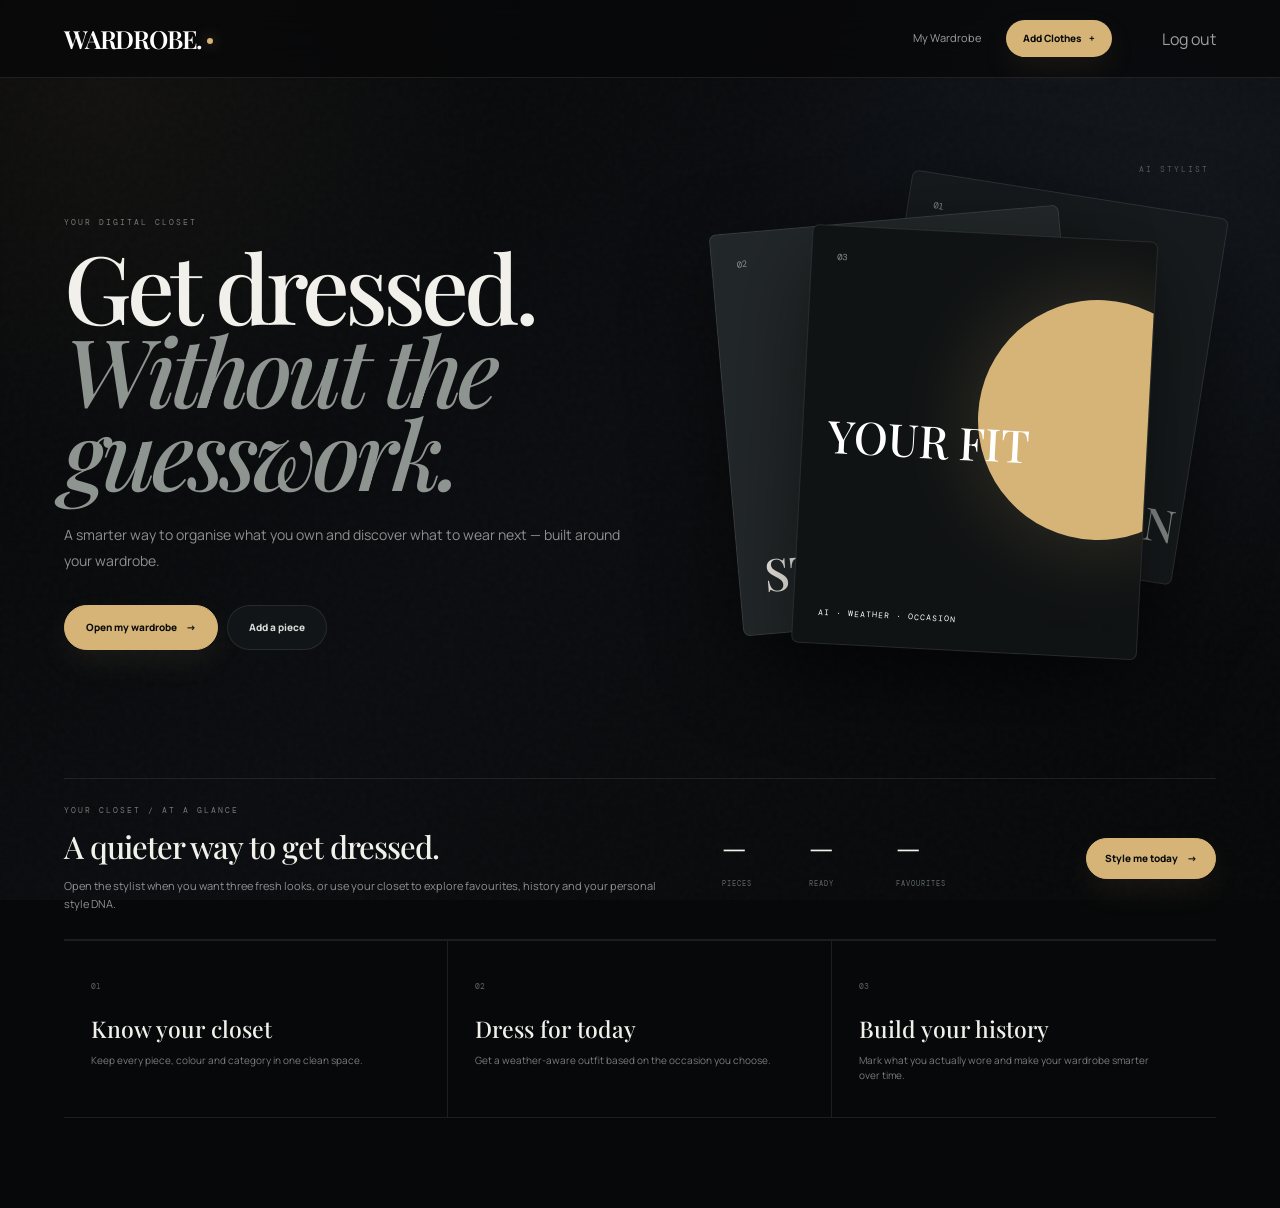
==== static/index.html @ e0f1b1a5 "WARDROBE multi-user password authentication" ====
<!DOCTYPE html>
<html lang="en">
<head>
    <meta charset="UTF-8">
    <meta name="viewport" content="width=device-width, initial-scale=1.0">
    <title>WARDROBE. · Your Personal Stylist</title>
    <link rel="stylesheet" href="/static/style.css">
</head>
<body class="home-page">
    <nav class="navbar">
        <a href="/" class="logo">WARDROBE.</a>
        <div class="nav-actions">
            <a href="/wardrobe" class="nav-link">My Wardrobe</a>
            <a href="/add" class="nav-cta">Add Clothes <span>+</span></a>
            <span id="navUserPhone" class="nav-user"></span>
            <button id="logoutButton" class="nav-link nav-logout">Log out</button>
        </div>
    </nav>

    <main class="home-main">
        <section class="hero-editorial">
            <div class="hero-copy">
                <p class="eyebrow">YOUR DIGITAL CLOSET</p>
                <h1>Get dressed.<br><em>Without the guesswork.</em></h1>
                <p class="hero-subtitle">A smarter way to organise what you own and discover what to wear next — built around your wardrobe.</p>
                <div class="hero-cta-group">
                    <a href="/wardrobe" class="primary-button hero-button">Open my wardrobe <span>→</span></a>
                    <a href="/add" class="secondary-button hero-button">Add a piece</a>
                </div>
            </div>
            <div class="hero-stack" aria-hidden="true">
                <div class="hero-card hero-card-back"><span>01</span><b>COLLECTION</b></div>
                <div class="hero-card hero-card-mid"><span>02</span><b>STYLE</b></div>
                <div class="hero-card hero-card-front"><span>03</span><b>YOUR FIT</b><small>AI · WEATHER · OCCASION</small></div>
            </div>
        </section>

        <section class="home-command">
            <div><p class="eyebrow">YOUR CLOSET / AT A GLANCE</p><h2>A quieter way to get dressed.</h2><p>Open the stylist when you want three fresh looks, or use your closet to explore favourites, history and your personal style DNA.</p></div>
            <div class="home-metrics"><div><strong id="homeTotal">—</strong><span>pieces</span></div><div><strong id="homeReady">—</strong><span>ready</span></div><div><strong id="homeFav">—</strong><span>favourites</span></div></div>
            <a href="/wardrobe#stylist" class="primary-button">Style me today <span>→</span></a>
        </section>

        <section class="feature-strip">
            <article><span>01</span><h3>Know your closet</h3><p>Keep every piece, colour and category in one clean space.</p></article>
            <article><span>02</span><h3>Dress for today</h3><p>Get a weather-aware outfit based on the occasion you choose.</p></article>
            <article><span>03</span><h3>Build your history</h3><p>Mark what you actually wore and make your wardrobe smarter over time.</p></article>
        </section>
    </main>

    <script src="/static/script.js"></script>
</body>
</html>
---- static/style.css ----
@import url('https://fonts.googleapis.com/css2?family=DM+Mono:wght@400;500&family=Manrope:wght@400;500;600;700;800&family=Playfair+Display:ital,wght@0,500;0,600;1,500;1,600&display=swap');

:root{
  --bg:#070809;--bg2:#0c0e10;--panel:#111416;--panel2:#15191c;--panel3:#1a1e21;
  --text:#f2f0ea;--muted:#8d9291;--muted2:#626968;--line:rgba(255,255,255,.09);
  --accent:#d6b477;--accent2:#b9904f;--danger:#ff6b62;--warm:#c8bda8;
  --shadow:0 30px 90px rgba(0,0,0,.45);--soft-shadow:0 18px 50px rgba(0,0,0,.28);
}
*{box-sizing:border-box;margin:0;padding:0}html{scroll-behavior:smooth}body{font-family:Manrope,Arial,sans-serif;background:var(--bg);color:var(--text);line-height:1.5;min-height:100vh;overflow-x:hidden}
body:before{content:"";position:fixed;inset:0;pointer-events:none;z-index:-4;background:radial-gradient(circle at 12% 10%,rgba(214,180,119,.075),transparent 27%),radial-gradient(circle at 90% 28%,rgba(100,120,130,.08),transparent 30%),linear-gradient(135deg,#070809,#0a0c0e 45%,#070809)}
body:after{content:"";position:fixed;inset:0;pointer-events:none;z-index:-3;opacity:.035;background-image:url("data:image/svg+xml,%3Csvg viewBox='0 0 180 180' xmlns='http://www.w3.org/2000/svg'%3E%3Cfilter id='n'%3E%3CfeTurbulence type='fractalNoise' baseFrequency='.9' numOctaves='4' stitchTiles='stitch'/%3E%3C/filter%3E%3Crect width='100%25' height='100%25' filter='url(%23n)' opacity='.7'/%3E%3C/svg%3E")}
a{text-decoration:none;color:inherit}button,input{font:inherit}button{cursor:pointer}

/* NAVIGATION */
.navbar{height:78px;padding:0 clamp(20px,5vw,76px);display:flex;align-items:center;justify-content:space-between;border-bottom:1px solid var(--line);background:rgba(7,8,9,.72);backdrop-filter:blur(24px);position:sticky;top:0;z-index:50}
.logo{font-family:"Playfair Display",Georgia,serif;font-size:25px;font-weight:600;letter-spacing:-1.2px;color:#fff}.logo:after{content:"";display:inline-block;width:6px;height:6px;background:var(--accent);border-radius:50%;margin-left:5px;vertical-align:5px;box-shadow:0 0 14px rgba(214,180,119,.7)}
.nav-actions{display:flex;align-items:center;gap:25px}.nav-link{font-size:11px;color:#9b9f9e;transition:.2s}.nav-link:hover{color:#fff}.nav-cta{display:inline-flex;align-items:center;gap:8px;background:var(--accent);color:#0b0d0d;padding:11px 17px;border-radius:999px;font-size:10px;font-weight:800;transition:.25s}.nav-cta:hover{transform:translateY(-2px);box-shadow:0 10px 28px rgba(214,180,119,.16)}
.eyebrow,.section-kicker{font-family:"DM Mono",monospace;font-size:8px;letter-spacing:2px;text-transform:uppercase;color:#727977}.page-subtitle{margin-top:9px;color:var(--muted);font-size:12px}
.primary-button,.secondary-button,.icon-button{display:inline-flex;align-items:center;justify-content:center;gap:9px;border-radius:999px;padding:12px 18px;font-size:10px;font-weight:800;transition:.25s;border:1px solid var(--line)}
.primary-button{background:var(--accent);color:#0b0d0d;border-color:var(--accent)}.primary-button:hover{transform:translateY(-2px);box-shadow:0 14px 30px rgba(214,180,119,.13)}
.secondary-button,.icon-button{background:#121517;color:#d7dad7;border-color:var(--line)}.secondary-button:hover,.icon-button:hover{background:#1a1e21;border-color:rgba(255,255,255,.18);transform:translateY(-1px)}

/* HOME */
.home-main{max-width:1400px;margin:auto;padding:30px clamp(20px,5vw,76px) 90px}.hero-editorial{min-height:650px;display:grid;grid-template-columns:1.05fr .95fr;align-items:center;gap:5vw;position:relative}
.hero-copy{position:relative;z-index:3}.hero-copy h1{font-family:"Playfair Display",Georgia,serif;font-size:clamp(58px,7.4vw,108px);line-height:.88;font-weight:500;letter-spacing:-5px;margin:17px 0 27px}.hero-copy h1 em{font-style:italic;color:#8e9490}.hero-subtitle{max-width:580px;color:#8b908e;font-size:14px;line-height:1.85;margin-bottom:32px}.hero-cta-group{display:flex;gap:9px;flex-wrap:wrap}.hero-button{padding:14px 21px}
.hero-stack{height:530px;position:relative;transform:rotate(2deg)}.hero-stack:before{content:"AI STYLIST";position:absolute;right:3%;top:-12px;font-family:"DM Mono";font-size:8px;letter-spacing:2px;color:#555b59;transform:rotate(-2deg)}
.hero-card{position:absolute;border:1px solid rgba(255,255,255,.10);box-shadow:var(--shadow);border-radius:7px;padding:25px;display:flex;flex-direction:column;justify-content:space-between;overflow:hidden}.hero-card span{font-family:"DM Mono";font-size:9px;color:#8b918f}.hero-card b{font-family:"Playfair Display";font-size:45px;font-weight:500;position:relative;z-index:2}.hero-card small{font-family:"DM Mono";font-size:8px;letter-spacing:1px;position:relative;z-index:2}.hero-card-back{width:62%;height:70%;right:3%;top:4%;background:#171b1d;transform:rotate(7deg);color:#8b908e}.hero-card-mid{width:68%;height:76%;left:5%;top:10%;background:#222729;transform:rotate(-7deg);color:#f0eee7}.hero-card-front{width:67%;height:79%;right:13%;top:12%;background:#101314;color:#fff;transform:rotate(1deg)}.hero-card-front:before{content:"";position:absolute;width:240px;height:240px;right:-70px;top:60px;border-radius:50%;background:var(--accent);box-shadow:0 0 90px rgba(214,180,119,.2)}.hero-card-front:after{content:"WARDROBE / 01";position:absolute;bottom:26px;right:25px;font-family:"DM Mono";font-size:8px;color:#111;z-index:3}
.feature-strip{display:grid;grid-template-columns:repeat(3,1fr);border-top:1px solid var(--line);border-bottom:1px solid var(--line)}.feature-strip article{padding:30px 27px 34px;border-right:1px solid var(--line)}.feature-strip article:last-child{border-right:0}.feature-strip span{font-family:"DM Mono";font-size:8px;color:#5d6462}.feature-strip h3{font-family:"Playfair Display";font-size:23px;font-weight:500;margin:17px 0 7px}.feature-strip p{font-size:10px;color:#777d7b;max-width:310px}

/* PAGE HEADERS */
.add-page,.wardrobe-page{max-width:1400px;margin:50px auto;padding:0 clamp(20px,5vw,76px) 90px}.page-heading{display:flex;justify-content:space-between;align-items:flex-end;gap:30px;margin-bottom:28px}.page-heading h1{font-family:"Playfair Display";font-size:clamp(45px,5vw,67px);line-height:.96;font-weight:500;letter-spacing:-3px;margin-top:9px}.header-action-group{display:flex;gap:7px}

/* ADD */
.add-form{background:linear-gradient(145deg,rgba(19,22,24,.96),rgba(12,14,16,.96));border:1px solid var(--line);border-radius:28px;padding:42px;box-shadow:var(--shadow);position:relative;overflow:hidden}.add-form:before{content:"";position:absolute;width:400px;height:400px;right:-210px;top:-190px;border-radius:50%;background:var(--accent);opacity:.055;filter:blur(5px);pointer-events:none}.add-form:after{content:"ADD / PIECE";position:absolute;right:30px;bottom:24px;font-family:"DM Mono";font-size:8px;letter-spacing:2px;color:#3c4240;pointer-events:none}
.form-section{position:relative;padding:5px 0 42px 65px;margin-bottom:34px;border-bottom:1px solid var(--line)}.form-section:last-of-type{margin-bottom:10px}.step-number{position:absolute;left:0;top:5px;font-family:"DM Mono";font-size:9px;color:#555c59}.form-section h2{font-family:"Playfair Display";font-size:29px;font-weight:500;margin-top:5px}.category-grid{display:grid;grid-template-columns:repeat(4,1fr);gap:9px;margin-top:20px}.category-button,.subtype-button{min-height:58px;border:1px solid var(--line);background:#171a1c;border-radius:13px;color:#aeb3b0;font-size:10px;font-weight:700;transition:.22s}.category-button:hover,.subtype-button:hover{background:#1e2325;color:#fff;transform:translateY(-2px);box-shadow:0 8px 20px rgba(0,0,0,.25)}.category-button.active,.subtype-button.active{background:var(--accent);color:#0b0d0d;border-color:var(--accent);box-shadow:0 10px 28px rgba(214,180,119,.1)}.category-button span{margin-left:5px}.subtype-grid{display:grid;grid-template-columns:repeat(3,1fr);gap:8px;margin-top:19px}.subtype-button{min-height:48px}
.input-grid{display:grid;grid-template-columns:1fr 1fr;gap:18px;margin-top:21px}.input-full{grid-column:1/-1}.input-group{display:flex;flex-direction:column;gap:7px}.input-group label{font-family:"DM Mono";font-size:8px;letter-spacing:.9px;text-transform:uppercase;color:#777e7b}.input-group label small{font-family:Manrope;text-transform:none;letter-spacing:0;color:#565d5a}.input-group input{width:100%;border:1px solid var(--line);background:#0c0f10;color:#f3f1eb;border-radius:11px;padding:14px;font-size:11px;outline:none;transition:.2s}.input-group input::placeholder{color:#4f5654}.input-group input:focus{border-color:rgba(214,180,119,.55);box-shadow:0 0 0 4px rgba(214,180,119,.055)}input[type=file]{padding:11px}.submit-button{width:100%;padding:16px;border-radius:13px;font-size:11px;position:relative;z-index:2}

/* STYLIST */
.stylist-hero{position:relative;overflow:hidden;display:grid;grid-template-columns:.82fr 1.18fr;gap:28px;padding:34px;margin-bottom:16px;border-radius:28px;background:linear-gradient(135deg,#101416,#181d1f 65%,#101214);color:#fff;border:1px solid rgba(255,255,255,.09);box-shadow:var(--shadow)}.stylist-hero:before{content:"";position:absolute;width:430px;height:430px;right:-180px;top:-220px;border-radius:50%;background:var(--accent);opacity:.86;filter:blur(1px)}.stylist-hero:after{content:"TODAY / AI";position:absolute;right:28px;bottom:22px;font-family:"DM Mono";font-size:8px;letter-spacing:2px;color:rgba(255,255,255,.17)}.stylist-copy{position:relative;z-index:2;max-width:480px;padding:5px}.stylist-copy .eyebrow{color:#737a77}.stylist-copy h2{font-family:"Playfair Display";font-size:clamp(39px,4vw,56px);line-height:.98;font-weight:500;margin:14px 0 17px;letter-spacing:-2px}.stylist-copy p:last-child{color:#878e8b;font-size:12px;line-height:1.75}.stylist-panel{position:relative;z-index:2;background:rgba(255,255,255,.055);border:1px solid rgba(255,255,255,.12);border-radius:19px;padding:21px}.weather-badge{display:inline-flex;align-items:center;gap:8px;font-family:"DM Mono";font-size:8px;color:#ddd;padding:8px 11px;border:1px solid rgba(255,255,255,.12);border-radius:999px;background:rgba(0,0,0,.18);margin-bottom:24px}.occasion-selector{display:flex;flex-direction:column;gap:10px}.occasion-label{font-family:"DM Mono";font-size:8px;letter-spacing:1.6px;color:#707774}.occasion-pills{display:flex;gap:6px;flex-wrap:wrap}.occasion-pill{background:transparent;color:#aeb4b1;border:1px solid rgba(255,255,255,.12);border-radius:999px;padding:8px 12px;font-size:9px;transition:.2s}.occasion-pill:hover{border-color:#fff;color:#fff}.occasion-pill.active{background:#fff;color:#111;border-color:#fff}.outfit-button{width:100%;margin-top:23px;background:var(--accent);color:#0b0d0d;border:0;border-radius:11px;padding:15px;font-size:10px;font-weight:800;transition:.22s}.outfit-button span{float:right}.outfit-button:hover{transform:translateY(-2px);box-shadow:0 12px 26px rgba(214,180,119,.15)}

/* OUTFIT RESULT */
.outfit-section{background:linear-gradient(145deg,#121617,#0d1011);border:1px solid rgba(255,255,255,.11);border-radius:28px;padding:30px;margin-bottom:16px;box-shadow:var(--soft-shadow)}.outfit-header{display:flex;justify-content:space-between;gap:24px;align-items:flex-start;margin-bottom:22px}.outfit-header h2{font-family:"Playfair Display";font-size:36px;font-weight:500;letter-spacing:-1px;margin:7px 0 4px}.outfit-header p:last-child{font-size:10px;color:#7e8582}.outfit-actions{display:flex;gap:7px;flex-wrap:wrap}.outfit-actions .primary-button{background:var(--accent);color:#111;border-color:var(--accent)}.outfit-actions .primary-button:disabled{background:#272c2d;color:#737a77;border-color:#272c2d;cursor:default;box-shadow:none;transform:none}
.outfit-grid{display:grid;grid-template-columns:1.15fr 1fr .85fr;gap:10px}.outfit-item{min-height:275px;background:#191d1f;border:1px solid rgba(255,255,255,.08);border-radius:17px;padding:10px;display:flex;flex-direction:column;justify-content:flex-end;position:relative;overflow:hidden}.outfit-item:nth-child(2){background:#161a1c}.outfit-item:nth-child(3){background:#131719}.outfit-icon{display:flex;align-items:center;justify-content:center;position:absolute;inset:10px 10px 74px;font-size:45px;overflow:hidden;border-radius:12px;background:#202528}.outfit-thumbnail{width:100%;height:100%;object-fit:cover;border-radius:12px}.outfit-item>div{position:relative;z-index:2;background:rgba(12,14,15,.86);backdrop-filter:blur(12px);padding:12px;border-radius:11px;border:1px solid rgba(255,255,255,.07)}.outfit-item small{font-family:"DM Mono";font-size:7px;letter-spacing:1px;color:#737a77}.outfit-item h3{font-size:12px;margin-top:4px;color:#f0eee8}.outfit-item p{font-size:8px;color:#7d8481;margin-top:2px}.worn-confirmation{margin-top:12px;background:rgba(214,180,119,.09);border:1px solid rgba(214,180,119,.2);border-radius:10px;padding:10px 13px;font-size:9px;font-weight:800;color:#e5cfa7}

/* STATS */
.stats-grid{display:grid;grid-template-columns:repeat(3,1fr);gap:10px;margin-bottom:16px}.stat-card{position:relative;overflow:hidden;padding:22px;border:1px solid var(--line);border-radius:18px;background:#101315}.stat-card:first-child{background:var(--accent);color:#0b0d0d;border-color:var(--accent)}.stat-card:first-child span,.stat-card:first-child small{color:#414c13}.stat-card span{font-family:"DM Mono";font-size:7px;letter-spacing:1.4px;color:#707774}.stat-card strong{display:block;font-family:"Playfair Display";font-size:42px;font-weight:500;line-height:1;margin-top:9px}.stat-card small{display:block;color:#666e6b;font-size:8px;margin-top:7px}.laundry-stat strong{color:var(--danger)}
.analytics-box{border:1px solid var(--line);border-radius:24px;padding:26px;margin-bottom:22px;background:rgba(16,19,21,.7)}.section-title h3{font-family:"Playfair Display";font-size:27px;font-weight:500;margin-top:4px}.analytics-grid{display:grid;grid-template-columns:repeat(3,1fr);gap:8px;margin-top:17px}.analytics-card{background:#15191b;border:1px solid var(--line);border-radius:14px;padding:18px}.analytics-card small{font-family:"DM Mono";font-size:7px;letter-spacing:1px;color:#686f6c}.analytics-card h4{font-size:13px;margin:11px 0 3px}.analytics-card p{font-size:8px;color:#717875}

/* WARDROBE */
.filter-section{margin-bottom:17px}.search-wrap{position:relative}.search-wrap>span{position:absolute;left:16px;top:10px;color:#707774;font-size:19px}.search-input{width:100%;padding:13px 16px 13px 43px;border:1px solid var(--line);border-radius:13px;background:#101315;color:#f2f0ea;outline:none;font-size:10px}.search-input::placeholder{color:#565e5b}.search-input:focus{border-color:rgba(214,180,119,.4);box-shadow:0 0 0 4px rgba(214,180,119,.04)}.filter-buttons{display:flex;gap:6px;flex-wrap:wrap;margin-top:9px}.filter-button{border:1px solid var(--line);background:#101315;border-radius:999px;padding:8px 12px;font-size:8px;color:#808783;transition:.2s}.filter-button:hover{background:#181c1e;color:#fff}.filter-button.active{background:#f4f2eb;color:#111;border-color:#f4f2eb}.dirty-filter{color:#db7770;border-color:rgba(255,107,98,.25)}.dirty-filter.active{background:var(--danger);color:#fff;border-color:var(--danger)}
.clothes-grid{display:grid;grid-template-columns:repeat(4,1fr);gap:12px}.clothing-card{position:relative;min-height:330px;background:#101315;border:1px solid var(--line);border-radius:19px;padding:10px;display:flex;flex-direction:column;overflow:hidden;transition:.28s}.clothing-card:hover{transform:translateY(-6px);box-shadow:0 25px 50px rgba(0,0,0,.38);border-color:rgba(255,255,255,.16)}.clothing-card.is-dirty{border-color:rgba(255,107,98,.35)}.clothing-card-top{position:relative;min-height:185px}.clothing-icon{width:100%;height:185px;display:flex;align-items:center;justify-content:center;font-size:55px;background:#1a1e20;border-radius:13px;overflow:hidden}.clothing-thumbnail{width:100%;height:185px;object-fit:cover;border-radius:13px}.card-actions{position:absolute;right:8px;top:8px;display:flex;gap:4px}.action-btn{width:29px;height:29px;border:1px solid rgba(255,255,255,.12);border-radius:50%;background:rgba(10,12,13,.78);color:#fff;font-size:10px;opacity:0;transition:.2s;backdrop-filter:blur(8px)}.clothing-card:hover .action-btn{opacity:1}.clothing-info{padding:10px 3px 3px}.card-header-row{display:flex;align-items:center;justify-content:space-between;gap:7px}.clothing-category{font-family:"DM Mono";font-size:7px;letter-spacing:1px;color:#6f7774;text-transform:uppercase}.dirty-tag{font-family:"DM Mono";font-size:6px;letter-spacing:.5px;background:var(--danger);color:#fff;padding:4px 5px;border-radius:4px}.clothing-info h3{font-size:13px;margin-top:6px}.clothing-info p{font-size:8px;color:#777f7c;margin-top:2px}.wear-badge{font-family:"DM Mono";font-size:7px;color:#646c69;margin-top:8px}.laundry-toggle-btn{width:100%;border:1px solid var(--line);background:#181c1e;color:#929894;border-radius:9px;padding:8px;margin-top:10px;font-size:8px;transition:.2s}.laundry-toggle-btn:hover{background:var(--accent);color:#0b0d0d;border-color:var(--accent)}.no-results{grid-column:1/-1;text-align:center;padding:60px;color:#6f7774;font-size:10px}
.empty-state{text-align:center;padding:95px 20px;border:1px dashed #353b3c;border-radius:24px;background:rgba(16,19,21,.35)}.empty-icon{font-size:27px;margin-bottom:12px;color:var(--accent)}.empty-state h2{font-family:"Playfair Display";font-size:36px;font-weight:500;margin:7px 0}.empty-state p:not(.eyebrow){color:var(--muted);font-size:10px;margin-bottom:20px}

/* MODALS */
.modal{position:fixed;inset:0;background:rgba(0,0,0,.68);backdrop-filter:blur(12px);display:flex;align-items:center;justify-content:center;opacity:0;pointer-events:none;transition:.2s;z-index:100}.modal.show{opacity:1;pointer-events:auto}.modal-card{width:min(450px,92vw);background:#121517;border:1px solid var(--line);border-radius:24px;padding:31px;box-shadow:0 35px 90px rgba(0,0,0,.55);text-align:center}.modal-card h2{font-family:"Playfair Display";font-size:31px;font-weight:500;margin:7px 0}.modal-card>p:not(.eyebrow){color:var(--muted);font-size:10px}.edit-card{text-align:left}.edit-card form{margin-top:22px;display:flex;flex-direction:column;gap:15px}.modal-buttons{display:flex;gap:8px;margin-top:8px}.modal-buttons>*{flex:1}.success-icon{font-size:25px;color:var(--accent);margin-bottom:4px}

/* scrollbars + selection */
::selection{background:var(--accent);color:#0b0d0d}::-webkit-scrollbar{width:8px}::-webkit-scrollbar-track{background:#080a0b}::-webkit-scrollbar-thumb{background:#292e2f;border-radius:99px}::-webkit-scrollbar-thumb:hover{background:#3a4140}

@media(max-width:1000px){.hero-editorial,.stylist-hero{grid-template-columns:1fr}.hero-stack{height:440px}.clothes-grid{grid-template-columns:repeat(3,1fr)}.category-grid{grid-template-columns:repeat(3,1fr)}}
@media(max-width:700px){.navbar{height:68px;padding:0 20px}.nav-actions{gap:9px}.nav-actions .nav-link{display:none}.nav-cta{padding:9px 13px}.home-main,.add-page,.wardrobe-page{padding-left:20px;padding-right:20px;margin-top:32px}.hero-editorial{min-height:auto;padding:38px 0 60px}.hero-copy h1{font-size:57px;letter-spacing:-3px}.hero-stack{height:360px}.feature-strip,.stats-grid,.analytics-grid,.outfit-grid,.input-grid{grid-template-columns:1fr}.feature-strip article{border-right:0;border-bottom:1px solid var(--line)}.feature-strip article:last-child{border-bottom:0}.page-heading{align-items:flex-start;flex-direction:column;gap:18px}.header-action-group{width:100%}.icon-button{flex:1}.stylist-hero{padding:23px}.stylist-copy h2{font-size:38px}.outfit-header{flex-direction:column}.outfit-actions{width:100%}.outfit-actions>*{flex:1}.add-form{padding:25px 18px}.form-section{padding-left:43px}.category-grid,.subtype-grid{grid-template-columns:repeat(2,1fr)}.clothes-grid{grid-template-columns:repeat(2,1fr)}.clothing-card{min-height:300px}.clothing-card-top,.clothing-icon,.clothing-thumbnail{min-height:155px;height:155px}.action-btn{opacity:1}.hero-card b{font-size:31px}}
@media(max-width:430px){.clothes-grid{grid-template-columns:1fr}.category-grid,.subtype-grid{grid-template-columns:1fr}.hero-copy h1{font-size:49px}.hero-stack{height:300px}.outfit-actions{flex-direction:column}.outfit-actions>*{width:100%}}


/* ====== PREMIUM EDITORIAL FEATURE LAYER ====== */
:root{--accent:#d6b477;--accent2:#b9904f;--accent-soft:rgba(214,180,119,.12);--blue:#7c93b8}
body:before{background:radial-gradient(circle at 8% 10%,rgba(214,180,119,.055),transparent 28%),radial-gradient(circle at 92% 24%,rgba(82,103,132,.12),transparent 32%),linear-gradient(135deg,#060708,#0b0d10 48%,#070809)}
.logo:after{box-shadow:0 0 14px rgba(214,180,119,.55)}
.nav-cta,.primary-button,.outfit-button{box-shadow:0 12px 30px rgba(214,180,119,.08)}
.nav-cta:hover,.primary-button:hover,.outfit-button:hover{box-shadow:0 14px 34px rgba(214,180,119,.18)}
.stylist-hero:before{background:var(--accent);opacity:.18;filter:blur(4px)}
.stylist-hero{background:radial-gradient(circle at 78% 18%,rgba(214,180,119,.09),transparent 25%),linear-gradient(135deg,#0d1012,#15191d 65%,#0d1012)}
.outfit-section{background:radial-gradient(circle at 92% 10%,rgba(214,180,119,.07),transparent 24%),linear-gradient(145deg,#111416,#0a0c0e)}

.outfit-alternatives{display:grid;grid-template-columns:repeat(3,1fr);gap:12px}
.look-card{background:#15191c;border:1px solid rgba(255,255,255,.08);border-radius:20px;padding:12px;overflow:hidden;transition:.28s;position:relative}
.look-card:hover{transform:translateY(-5px);border-color:rgba(214,180,119,.34);box-shadow:0 25px 55px rgba(0,0,0,.35)}
.look-card.featured{border-color:rgba(214,180,119,.3);background:linear-gradient(145deg,#171a1d,#101315)}
.look-card-head{display:flex;justify-content:space-between;align-items:center;padding:4px 4px 10px;font-family:"DM Mono";font-size:8px;letter-spacing:1.5px;color:#858c89}
.save-look-btn{width:29px;height:29px;border:1px solid var(--line);border-radius:50%;background:#0e1112;color:#d6b477}
.look-pieces{display:grid;grid-template-columns:1fr;gap:7px}
.look-piece{display:grid;grid-template-columns:74px 1fr;gap:10px;align-items:center;background:#0e1113;border:1px solid rgba(255,255,255,.06);border-radius:13px;padding:7px}
.look-image{width:74px;height:84px;border-radius:9px;background:#1c2023;display:flex;align-items:center;justify-content:center;overflow:hidden;font-size:24px}
.look-image img{width:100%;height:100%;object-fit:cover}
.look-piece span{display:block;font-family:"DM Mono";font-size:7px;letter-spacing:1px;color:#6d7572;margin-bottom:4px}
.look-piece strong{display:block;font-size:10px;color:#f2efe8}.look-piece small{display:block;color:#727a77;font-size:7px;margin-top:3px}
.look-card-footer{display:flex;align-items:center;justify-content:space-between;gap:8px;padding:10px 3px 2px}.look-card-footer>span{font-family:"DM Mono";font-size:7px;color:#6f7774;text-transform:uppercase}.look-card-footer .primary-button{padding:9px 12px;font-size:8px}
.outfit-loading{grid-column:1/-1;padding:45px;text-align:center;font-family:"DM Mono";font-size:9px;color:#777f7c}.outfit-loading span{margin-left:5px;color:var(--accent);animation:pulse 1s infinite}.outfit-loading span:nth-child(3){animation-delay:.2s}.outfit-loading span:nth-child(4){animation-delay:.4s}@keyframes pulse{50%{opacity:.2}}

.dashboard-section{background:rgba(14,17,19,.72);border:1px solid var(--line);border-radius:24px;padding:26px;margin-bottom:16px;box-shadow:var(--soft-shadow)}
.section-title{display:flex;justify-content:space-between;align-items:flex-end;gap:20px}.section-title h3{font-family:"Playfair Display";font-size:28px;font-weight:500;margin-top:4px}.section-note{font-family:"DM Mono";font-size:7px;color:#5e6663;letter-spacing:.5px}
.style-dashboard-grid{display:grid;grid-template-columns:1.45fr repeat(3,1fr);gap:8px;margin-top:17px}.dna-card{background:#14181a;border:1px solid var(--line);border-radius:15px;padding:19px;min-height:126px}.dna-main{background:linear-gradient(145deg,#191b1d,#101315)}.mini-label{font-family:"DM Mono";font-size:7px;letter-spacing:1.2px;color:#69716e}.dna-card strong{display:block;font-family:"Playfair Display";font-size:27px;font-weight:500;margin-top:10px}.dna-main strong{font-size:38px;color:#e8d4b1}.dna-card p{font-size:8px;color:#717975;margin-top:5px}
.color-bars{margin-top:17px;border-top:1px solid var(--line);padding-top:14px;display:grid;gap:8px}.color-bar-row{display:grid;grid-template-columns:90px 1fr 24px;gap:10px;align-items:center;font-size:8px;color:#8b928f}.color-bar-row>div{height:5px;background:#1e2325;border-radius:99px;overflow:hidden}.color-bar-row i{display:block;height:100%;background:linear-gradient(90deg,#8f7651,var(--accent));border-radius:99px}.color-bar-row b{font-family:"DM Mono";font-size:7px;color:#666e6b;text-align:right}

.mini-clothes-grid{display:grid;grid-template-columns:repeat(3,1fr);gap:9px;margin-top:17px}.mini-clothing-card{display:grid;grid-template-columns:65px 1fr 28px;gap:10px;align-items:center;padding:8px;background:#14181a;border:1px solid var(--line);border-radius:14px}.mini-image{width:65px;height:70px;border-radius:9px;background:#1d2224;display:flex;align-items:center;justify-content:center;overflow:hidden;font-size:22px}.mini-image img{width:100%;height:100%;object-fit:cover}.mini-clothing-card span{display:block;font-family:"DM Mono";font-size:6px;color:#69716e;letter-spacing:.8px}.mini-clothing-card strong{display:block;font-size:9px;margin-top:4px}.mini-clothing-card small{display:block;color:#727a77;font-size:7px;margin-top:2px}.mini-clothing-card button{width:28px;height:28px;border-radius:50%;background:#0f1213;border:1px solid var(--line);color:var(--accent)}.section-empty{margin-top:14px;border:1px dashed #303638;border-radius:14px;padding:22px;text-align:center;color:#656d6a;font-size:8px}

.history-layout{display:grid;grid-template-columns:1.25fr .75fr;gap:16px}.history-list{margin-top:14px}.history-day{padding:13px 0;border-top:1px solid var(--line)}.history-date{display:flex;justify-content:space-between;align-items:center}.history-date strong{font-family:"Playfair Display";font-size:17px;font-weight:500}.history-date span{font-family:"DM Mono";font-size:7px;color:#666e6b}.history-pieces{display:grid;grid-template-columns:repeat(3,1fr);gap:7px;margin-top:9px}.history-piece{display:flex;align-items:center;gap:7px;background:#14181a;border:1px solid var(--line);padding:6px;border-radius:10px}.history-piece img,.history-piece>span{width:38px;height:42px;display:flex;align-items:center;justify-content:center;border-radius:7px;object-fit:cover;background:#202426;font-size:14px}.history-piece strong{display:block;font-size:7px}.history-piece small{display:block;color:#68706d;font-size:6px;margin-top:2px}
.calendar-head,.calendar-grid{display:grid;grid-template-columns:repeat(7,1fr);gap:5px}.calendar-head{margin-top:16px}.calendar-head span{font-family:"DM Mono";font-size:6px;color:#5e6663;text-align:center}.calendar-grid{margin-top:7px}.calendar-cell{height:34px;display:flex;align-items:center;justify-content:center;border:1px solid transparent;border-radius:8px;font-size:8px;color:#838b87}.calendar-cell.has-worn{background:rgba(214,180,119,.12);border-color:rgba(214,180,119,.25);color:#dfc99f}.calendar-cell.is-today{outline:1px solid #747d79;outline-offset:-2px}.calendar-cell.empty{visibility:hidden}.calendar-legend{display:flex;gap:15px;margin-top:13px;font-family:"DM Mono";font-size:6px;color:#656d6a}.calendar-dot{width:6px;height:6px;border-radius:50%;display:inline-block;margin-right:4px;background:#313638}.calendar-dot.worn{background:var(--accent)}.calendar-dot.today{background:#7b8581}

.favorite-btn.is-favorite{color:var(--accent);opacity:1!important}.clothing-card:hover .favorite-btn{opacity:1}.action-btn.favorite-btn{font-size:14px}.clothing-card .laundry-toggle-btn:hover{background:var(--accent);border-color:var(--accent)}

@media(max-width:1000px){.outfit-alternatives{grid-template-columns:1fr}.style-dashboard-grid{grid-template-columns:1fr 1fr}.history-layout{grid-template-columns:1fr}.mini-clothes-grid{grid-template-columns:1fr 1fr}}
@media(max-width:700px){.style-dashboard-grid,.mini-clothes-grid,.history-pieces{grid-template-columns:1fr}.section-title{align-items:flex-start;flex-direction:column}.section-note{display:none}.look-card-footer{flex-direction:column;align-items:stretch}.look-card-footer .primary-button{width:100%}.history-layout{gap:0}.dashboard-section{padding:20px}.color-bar-row{grid-template-columns:75px 1fr 20px}}

/* =========================================================
   V6 FUNCTIONALITY — KEPT INSIDE THE V4 EDITORIAL LANGUAGE
   ========================================================= */
.home-command{display:grid;grid-template-columns:1.5fr .8fr auto;align-items:center;gap:28px;padding:25px 0;border-top:1px solid var(--line);border-bottom:1px solid var(--line);margin:20px 0 0}
.home-command h2{font-family:"Playfair Display",Georgia,serif;font-size:31px;font-weight:500;letter-spacing:-1px;margin:7px 0}.home-command p:not(.eyebrow){font-size:11px;color:var(--muted);max-width:600px;line-height:1.7}.home-metrics{display:flex;gap:22px}.home-metrics div{min-width:65px}.home-metrics strong{display:block;font-family:"Playfair Display";font-size:28px;font-weight:500;color:var(--text)}.home-metrics span{font-family:"DM Mono";font-size:7px;letter-spacing:1px;color:var(--muted2);text-transform:uppercase}
.item-drawer{position:fixed;right:0;top:0;width:min(430px,92vw);height:100vh;z-index:90;padding:32px;transform:translateX(105%);transition:transform .32s ease;overflow:auto;background:linear-gradient(160deg,#121618,#0b0d0f);border-left:1px solid var(--line);box-shadow:-30px 0 90px rgba(0,0,0,.5)}.item-drawer.open{transform:translateX(0)}.drawer-overlay{position:fixed;inset:0;z-index:80;background:rgba(0,0,0,.68);backdrop-filter:blur(6px);opacity:0;pointer-events:none;transition:.25s}.drawer-overlay.show{opacity:1;pointer-events:auto}.drawer-close{position:absolute;right:20px;top:18px;width:34px;height:34px;border-radius:50%;background:#101315;border:1px solid var(--line);color:#aaa;font-size:20px}.drawer-image{height:300px;border-radius:18px;background:#171b1d;margin-bottom:24px;overflow:hidden;display:flex;align-items:center;justify-content:center}.drawer-image img{width:100%;height:100%;object-fit:cover}.drawer-meta{font-size:10px;color:var(--muted);margin:5px 0 22px}.drawer-stats{display:grid;grid-template-columns:repeat(3,1fr);gap:7px}.drawer-stats>div{padding:13px;background:#101315;border:1px solid var(--line);border-radius:11px}.drawer-stats span{display:block;font-family:"DM Mono";font-size:6px;letter-spacing:1px;color:var(--muted2)}.drawer-stats strong{display:block;font-size:9px;margin-top:7px}.drawer-actions{display:grid;gap:8px;margin-top:18px}.style-around-modal{position:fixed;inset:0;z-index:85;background:rgba(0,0,0,.72);backdrop-filter:blur(8px);display:none;align-items:center;justify-content:center;padding:20px}.style-around-modal.show{display:flex}.style-around-card{width:min(900px,96vw);max-height:90vh;overflow:auto;position:relative;background:#111416;border:1px solid var(--line);border-radius:22px;padding:30px;box-shadow:var(--shadow)}.style-around-card h2{font-family:"Playfair Display";font-weight:500;font-size:35px;margin:8px 0 20px}.style-around-grid{display:grid;grid-template-columns:repeat(3,1fr);gap:10px}.style-around-look{background:#15191c;border:1px solid var(--line);border-radius:14px;padding:17px}.style-around-look small{font-family:"DM Mono";font-size:7px;color:var(--accent);letter-spacing:1.5px}.style-around-look h4{font-family:"Playfair Display";font-size:19px;font-weight:500;margin:12px 0 5px}.style-around-look p{font-size:9px;color:var(--muted)}.style-around-look span{display:block;font-size:8px;color:#737b78;line-height:1.6;margin-top:12px}.history-feedback{display:flex;gap:5px}.history-feedback button{width:25px;height:25px;border:1px solid var(--line);border-radius:50%;background:#101315;color:#aaa}.history-feedback button:hover{color:var(--accent);border-color:rgba(214,180,119,.35)}
@media(max-width:900px){.home-command{grid-template-columns:1fr}.home-metrics{justify-content:space-between}.style-around-grid{grid-template-columns:1fr 1fr}}
@media(max-width:600px){.style-around-grid{grid-template-columns:1fr}.item-drawer{padding:24px}.drawer-image{height:240px}}


/* =========================================================
   ACCOUNT / MOBILE OTP UI
   ========================================================= */
.nav-user { color: rgba(255,255,255,.58); font-size: .72rem; letter-spacing: .08em; white-space: nowrap; }
.nav-logout { background: none; border: 0; cursor: pointer; padding: 0; font: inherit; }
.auth-page { min-height: 100vh; background: #0a0a0b; }
.auth-nav { border-bottom: 1px solid rgba(255,255,255,.08); }
.auth-main { min-height: calc(100vh - 76px); display: grid; grid-template-columns: minmax(320px, 520px) minmax(280px, 420px); gap: clamp(50px, 9vw, 150px); align-items: center; justify-content: center; padding: 60px 7vw; }
.auth-card { background: rgba(255,255,255,.035); border: 1px solid rgba(255,255,255,.1); box-shadow: 0 30px 90px rgba(0,0,0,.4); padding: clamp(30px, 5vw, 54px); backdrop-filter: blur(18px); }
.auth-brand-mark { width: 48px; height: 48px; display:grid; place-items:center; border:1px solid rgba(211,182,123,.45); color:#d3b67b; margin-bottom:30px; }
.auth-card h1 { font-size: clamp(2.3rem, 5vw, 4.2rem); margin: 8px 0 12px; line-height: .95; }
.auth-subtitle { color: rgba(255,255,255,.55); line-height:1.7; max-width: 430px; }
.auth-form { display:grid; gap:12px; margin-top:30px; }
.auth-form label { font-size:.68rem; letter-spacing:.14em; text-transform:uppercase; color:rgba(255,255,255,.5); }
.phone-field { display:grid; grid-template-columns:62px 1fr; border:1px solid rgba(255,255,255,.14); background:rgba(255,255,255,.025); }
.phone-field span { display:grid; place-items:center; color:#d3b67b; border-right:1px solid rgba(255,255,255,.1); }
.auth-form input { width:100%; box-sizing:border-box; border:1px solid rgba(255,255,255,.14); background:rgba(255,255,255,.025); color:#fff; padding:15px 16px; font:inherit; outline:none; }
.phone-field input { border:0; }
.auth-form input:focus { border-color:rgba(211,182,123,.65); }
.otp-input { font-size:1.6rem !important; letter-spacing:.45em; text-align:center; }
.auth-submit { width:100%; justify-content:space-between; margin-top:8px; }
.text-button { border:0; background:none; color:rgba(255,255,255,.52); cursor:pointer; padding:10px; }
.auth-message { min-height:22px; margin-top:18px; font-size:.85rem; color:rgba(255,255,255,.62); }
.auth-message.success { color:#c9b27c; }
.auth-message.error { color:#d99090; }
.auth-note { margin-top:32px; padding-top:20px; border-top:1px solid rgba(255,255,255,.08); color:rgba(255,255,255,.34); font-size:.72rem; line-height:1.6; }
.auth-side-copy { align-self:center; }
.auth-side-copy span { color:#d3b67b; font-size:.68rem; letter-spacing:.16em; }
.auth-side-copy strong { display:block; font-size:clamp(3rem,6vw,6rem); line-height:.88; font-weight:500; margin:18px 0 28px; }
.auth-side-copy em { color:#d3b67b; font-family:serif; font-weight:400; }
.auth-side-copy p { color:rgba(255,255,255,.42); max-width:330px; line-height:1.7; }
@media (max-width: 820px) { .auth-main { grid-template-columns:1fr; padding:40px 20px; } .auth-side-copy { display:none; } .nav-user { display:none; } }
.auth-tabs { display:grid; grid-template-columns:1fr 1fr; gap:4px; padding:4px; margin-top:28px; border:1px solid rgba(255,255,255,.09); background:rgba(255,255,255,.02); }
.auth-tab { border:0; background:transparent; color:rgba(255,255,255,.45); padding:11px 12px; cursor:pointer; font:inherit; font-size:.72rem; letter-spacing:.1em; text-transform:uppercase; }
.auth-tab.active { background:rgba(211,182,123,.12); color:#d3b67b; }
.auth-submit:disabled { opacity:.55; cursor:wait; }
@media(max-width:900px){.auth-main{grid-template-columns:1fr; max-width:650px; margin:0 auto}.auth-side-copy{display:none}}
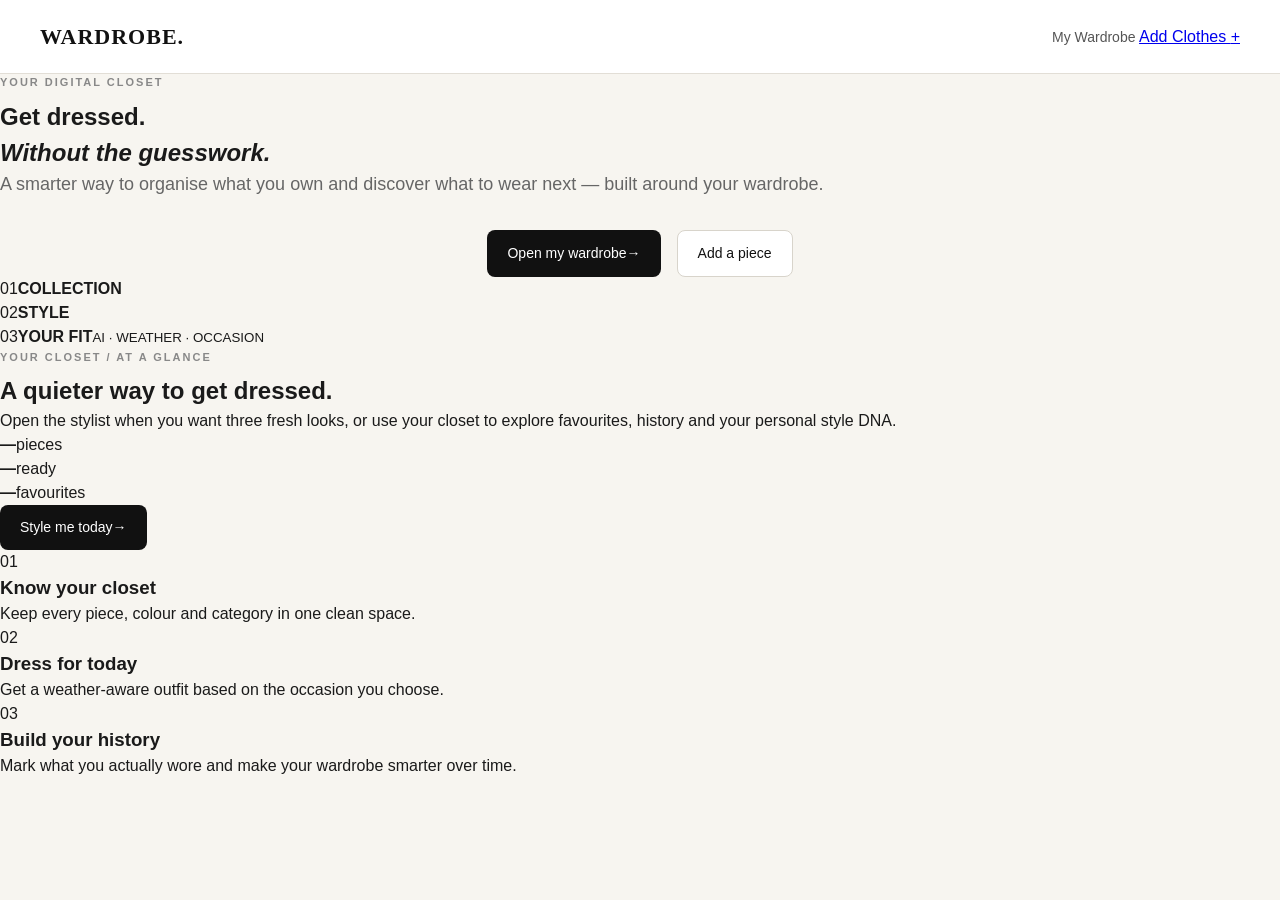
==== commit 0981c436: "Final production update - PostgreSQL persistence and user isolation" ====
--- a/static/index.html
+++ b/static/index.html
@@ -12,8 +12,6 @@
         <div class="nav-actions">
             <a href="/wardrobe" class="nav-link">My Wardrobe</a>
             <a href="/add" class="nav-cta">Add Clothes <span>+</span></a>
-            <span id="navUserPhone" class="nav-user"></span>
-            <button id="logoutButton" class="nav-link nav-logout">Log out</button>
         </div>
     </nav>
 
--- a/static/style.css
+++ b/static/style.css
@@ -1,151 +1,685 @@
-@import url('https://fonts.googleapis.com/css2?family=DM+Mono:wght@400;500&family=Manrope:wght@400;500;600;700;800&family=Playfair+Display:ital,wght@0,500;0,600;1,500;1,600&display=swap');
-
-:root{
-  --bg:#070809;--bg2:#0c0e10;--panel:#111416;--panel2:#15191c;--panel3:#1a1e21;
-  --text:#f2f0ea;--muted:#8d9291;--muted2:#626968;--line:rgba(255,255,255,.09);
-  --accent:#d6b477;--accent2:#b9904f;--danger:#ff6b62;--warm:#c8bda8;
-  --shadow:0 30px 90px rgba(0,0,0,.45);--soft-shadow:0 18px 50px rgba(0,0,0,.28);
-}
-*{box-sizing:border-box;margin:0;padding:0}html{scroll-behavior:smooth}body{font-family:Manrope,Arial,sans-serif;background:var(--bg);color:var(--text);line-height:1.5;min-height:100vh;overflow-x:hidden}
-body:before{content:"";position:fixed;inset:0;pointer-events:none;z-index:-4;background:radial-gradient(circle at 12% 10%,rgba(214,180,119,.075),transparent 27%),radial-gradient(circle at 90% 28%,rgba(100,120,130,.08),transparent 30%),linear-gradient(135deg,#070809,#0a0c0e 45%,#070809)}
-body:after{content:"";position:fixed;inset:0;pointer-events:none;z-index:-3;opacity:.035;background-image:url("data:image/svg+xml,%3Csvg viewBox='0 0 180 180' xmlns='http://www.w3.org/2000/svg'%3E%3Cfilter id='n'%3E%3CfeTurbulence type='fractalNoise' baseFrequency='.9' numOctaves='4' stitchTiles='stitch'/%3E%3C/filter%3E%3Crect width='100%25' height='100%25' filter='url(%23n)' opacity='.7'/%3E%3C/svg%3E")}
-a{text-decoration:none;color:inherit}button,input{font:inherit}button{cursor:pointer}
-
-/* NAVIGATION */
-.navbar{height:78px;padding:0 clamp(20px,5vw,76px);display:flex;align-items:center;justify-content:space-between;border-bottom:1px solid var(--line);background:rgba(7,8,9,.72);backdrop-filter:blur(24px);position:sticky;top:0;z-index:50}
-.logo{font-family:"Playfair Display",Georgia,serif;font-size:25px;font-weight:600;letter-spacing:-1.2px;color:#fff}.logo:after{content:"";display:inline-block;width:6px;height:6px;background:var(--accent);border-radius:50%;margin-left:5px;vertical-align:5px;box-shadow:0 0 14px rgba(214,180,119,.7)}
-.nav-actions{display:flex;align-items:center;gap:25px}.nav-link{font-size:11px;color:#9b9f9e;transition:.2s}.nav-link:hover{color:#fff}.nav-cta{display:inline-flex;align-items:center;gap:8px;background:var(--accent);color:#0b0d0d;padding:11px 17px;border-radius:999px;font-size:10px;font-weight:800;transition:.25s}.nav-cta:hover{transform:translateY(-2px);box-shadow:0 10px 28px rgba(214,180,119,.16)}
-.eyebrow,.section-kicker{font-family:"DM Mono",monospace;font-size:8px;letter-spacing:2px;text-transform:uppercase;color:#727977}.page-subtitle{margin-top:9px;color:var(--muted);font-size:12px}
-.primary-button,.secondary-button,.icon-button{display:inline-flex;align-items:center;justify-content:center;gap:9px;border-radius:999px;padding:12px 18px;font-size:10px;font-weight:800;transition:.25s;border:1px solid var(--line)}
-.primary-button{background:var(--accent);color:#0b0d0d;border-color:var(--accent)}.primary-button:hover{transform:translateY(-2px);box-shadow:0 14px 30px rgba(214,180,119,.13)}
-.secondary-button,.icon-button{background:#121517;color:#d7dad7;border-color:var(--line)}.secondary-button:hover,.icon-button:hover{background:#1a1e21;border-color:rgba(255,255,255,.18);transform:translateY(-1px)}
-
-/* HOME */
-.home-main{max-width:1400px;margin:auto;padding:30px clamp(20px,5vw,76px) 90px}.hero-editorial{min-height:650px;display:grid;grid-template-columns:1.05fr .95fr;align-items:center;gap:5vw;position:relative}
-.hero-copy{position:relative;z-index:3}.hero-copy h1{font-family:"Playfair Display",Georgia,serif;font-size:clamp(58px,7.4vw,108px);line-height:.88;font-weight:500;letter-spacing:-5px;margin:17px 0 27px}.hero-copy h1 em{font-style:italic;color:#8e9490}.hero-subtitle{max-width:580px;color:#8b908e;font-size:14px;line-height:1.85;margin-bottom:32px}.hero-cta-group{display:flex;gap:9px;flex-wrap:wrap}.hero-button{padding:14px 21px}
-.hero-stack{height:530px;position:relative;transform:rotate(2deg)}.hero-stack:before{content:"AI STYLIST";position:absolute;right:3%;top:-12px;font-family:"DM Mono";font-size:8px;letter-spacing:2px;color:#555b59;transform:rotate(-2deg)}
-.hero-card{position:absolute;border:1px solid rgba(255,255,255,.10);box-shadow:var(--shadow);border-radius:7px;padding:25px;display:flex;flex-direction:column;justify-content:space-between;overflow:hidden}.hero-card span{font-family:"DM Mono";font-size:9px;color:#8b918f}.hero-card b{font-family:"Playfair Display";font-size:45px;font-weight:500;position:relative;z-index:2}.hero-card small{font-family:"DM Mono";font-size:8px;letter-spacing:1px;position:relative;z-index:2}.hero-card-back{width:62%;height:70%;right:3%;top:4%;background:#171b1d;transform:rotate(7deg);color:#8b908e}.hero-card-mid{width:68%;height:76%;left:5%;top:10%;background:#222729;transform:rotate(-7deg);color:#f0eee7}.hero-card-front{width:67%;height:79%;right:13%;top:12%;background:#101314;color:#fff;transform:rotate(1deg)}.hero-card-front:before{content:"";position:absolute;width:240px;height:240px;right:-70px;top:60px;border-radius:50%;background:var(--accent);box-shadow:0 0 90px rgba(214,180,119,.2)}.hero-card-front:after{content:"WARDROBE / 01";position:absolute;bottom:26px;right:25px;font-family:"DM Mono";font-size:8px;color:#111;z-index:3}
-.feature-strip{display:grid;grid-template-columns:repeat(3,1fr);border-top:1px solid var(--line);border-bottom:1px solid var(--line)}.feature-strip article{padding:30px 27px 34px;border-right:1px solid var(--line)}.feature-strip article:last-child{border-right:0}.feature-strip span{font-family:"DM Mono";font-size:8px;color:#5d6462}.feature-strip h3{font-family:"Playfair Display";font-size:23px;font-weight:500;margin:17px 0 7px}.feature-strip p{font-size:10px;color:#777d7b;max-width:310px}
-
-/* PAGE HEADERS */
-.add-page,.wardrobe-page{max-width:1400px;margin:50px auto;padding:0 clamp(20px,5vw,76px) 90px}.page-heading{display:flex;justify-content:space-between;align-items:flex-end;gap:30px;margin-bottom:28px}.page-heading h1{font-family:"Playfair Display";font-size:clamp(45px,5vw,67px);line-height:.96;font-weight:500;letter-spacing:-3px;margin-top:9px}.header-action-group{display:flex;gap:7px}
-
-/* ADD */
-.add-form{background:linear-gradient(145deg,rgba(19,22,24,.96),rgba(12,14,16,.96));border:1px solid var(--line);border-radius:28px;padding:42px;box-shadow:var(--shadow);position:relative;overflow:hidden}.add-form:before{content:"";position:absolute;width:400px;height:400px;right:-210px;top:-190px;border-radius:50%;background:var(--accent);opacity:.055;filter:blur(5px);pointer-events:none}.add-form:after{content:"ADD / PIECE";position:absolute;right:30px;bottom:24px;font-family:"DM Mono";font-size:8px;letter-spacing:2px;color:#3c4240;pointer-events:none}
-.form-section{position:relative;padding:5px 0 42px 65px;margin-bottom:34px;border-bottom:1px solid var(--line)}.form-section:last-of-type{margin-bottom:10px}.step-number{position:absolute;left:0;top:5px;font-family:"DM Mono";font-size:9px;color:#555c59}.form-section h2{font-family:"Playfair Display";font-size:29px;font-weight:500;margin-top:5px}.category-grid{display:grid;grid-template-columns:repeat(4,1fr);gap:9px;margin-top:20px}.category-button,.subtype-button{min-height:58px;border:1px solid var(--line);background:#171a1c;border-radius:13px;color:#aeb3b0;font-size:10px;font-weight:700;transition:.22s}.category-button:hover,.subtype-button:hover{background:#1e2325;color:#fff;transform:translateY(-2px);box-shadow:0 8px 20px rgba(0,0,0,.25)}.category-button.active,.subtype-button.active{background:var(--accent);color:#0b0d0d;border-color:var(--accent);box-shadow:0 10px 28px rgba(214,180,119,.1)}.category-button span{margin-left:5px}.subtype-grid{display:grid;grid-template-columns:repeat(3,1fr);gap:8px;margin-top:19px}.subtype-button{min-height:48px}
-.input-grid{display:grid;grid-template-columns:1fr 1fr;gap:18px;margin-top:21px}.input-full{grid-column:1/-1}.input-group{display:flex;flex-direction:column;gap:7px}.input-group label{font-family:"DM Mono";font-size:8px;letter-spacing:.9px;text-transform:uppercase;color:#777e7b}.input-group label small{font-family:Manrope;text-transform:none;letter-spacing:0;color:#565d5a}.input-group input{width:100%;border:1px solid var(--line);background:#0c0f10;color:#f3f1eb;border-radius:11px;padding:14px;font-size:11px;outline:none;transition:.2s}.input-group input::placeholder{color:#4f5654}.input-group input:focus{border-color:rgba(214,180,119,.55);box-shadow:0 0 0 4px rgba(214,180,119,.055)}input[type=file]{padding:11px}.submit-button{width:100%;padding:16px;border-radius:13px;font-size:11px;position:relative;z-index:2}
-
-/* STYLIST */
-.stylist-hero{position:relative;overflow:hidden;display:grid;grid-template-columns:.82fr 1.18fr;gap:28px;padding:34px;margin-bottom:16px;border-radius:28px;background:linear-gradient(135deg,#101416,#181d1f 65%,#101214);color:#fff;border:1px solid rgba(255,255,255,.09);box-shadow:var(--shadow)}.stylist-hero:before{content:"";position:absolute;width:430px;height:430px;right:-180px;top:-220px;border-radius:50%;background:var(--accent);opacity:.86;filter:blur(1px)}.stylist-hero:after{content:"TODAY / AI";position:absolute;right:28px;bottom:22px;font-family:"DM Mono";font-size:8px;letter-spacing:2px;color:rgba(255,255,255,.17)}.stylist-copy{position:relative;z-index:2;max-width:480px;padding:5px}.stylist-copy .eyebrow{color:#737a77}.stylist-copy h2{font-family:"Playfair Display";font-size:clamp(39px,4vw,56px);line-height:.98;font-weight:500;margin:14px 0 17px;letter-spacing:-2px}.stylist-copy p:last-child{color:#878e8b;font-size:12px;line-height:1.75}.stylist-panel{position:relative;z-index:2;background:rgba(255,255,255,.055);border:1px solid rgba(255,255,255,.12);border-radius:19px;padding:21px}.weather-badge{display:inline-flex;align-items:center;gap:8px;font-family:"DM Mono";font-size:8px;color:#ddd;padding:8px 11px;border:1px solid rgba(255,255,255,.12);border-radius:999px;background:rgba(0,0,0,.18);margin-bottom:24px}.occasion-selector{display:flex;flex-direction:column;gap:10px}.occasion-label{font-family:"DM Mono";font-size:8px;letter-spacing:1.6px;color:#707774}.occasion-pills{display:flex;gap:6px;flex-wrap:wrap}.occasion-pill{background:transparent;color:#aeb4b1;border:1px solid rgba(255,255,255,.12);border-radius:999px;padding:8px 12px;font-size:9px;transition:.2s}.occasion-pill:hover{border-color:#fff;color:#fff}.occasion-pill.active{background:#fff;color:#111;border-color:#fff}.outfit-button{width:100%;margin-top:23px;background:var(--accent);color:#0b0d0d;border:0;border-radius:11px;padding:15px;font-size:10px;font-weight:800;transition:.22s}.outfit-button span{float:right}.outfit-button:hover{transform:translateY(-2px);box-shadow:0 12px 26px rgba(214,180,119,.15)}
-
-/* OUTFIT RESULT */
-.outfit-section{background:linear-gradient(145deg,#121617,#0d1011);border:1px solid rgba(255,255,255,.11);border-radius:28px;padding:30px;margin-bottom:16px;box-shadow:var(--soft-shadow)}.outfit-header{display:flex;justify-content:space-between;gap:24px;align-items:flex-start;margin-bottom:22px}.outfit-header h2{font-family:"Playfair Display";font-size:36px;font-weight:500;letter-spacing:-1px;margin:7px 0 4px}.outfit-header p:last-child{font-size:10px;color:#7e8582}.outfit-actions{display:flex;gap:7px;flex-wrap:wrap}.outfit-actions .primary-button{background:var(--accent);color:#111;border-color:var(--accent)}.outfit-actions .primary-button:disabled{background:#272c2d;color:#737a77;border-color:#272c2d;cursor:default;box-shadow:none;transform:none}
-.outfit-grid{display:grid;grid-template-columns:1.15fr 1fr .85fr;gap:10px}.outfit-item{min-height:275px;background:#191d1f;border:1px solid rgba(255,255,255,.08);border-radius:17px;padding:10px;display:flex;flex-direction:column;justify-content:flex-end;position:relative;overflow:hidden}.outfit-item:nth-child(2){background:#161a1c}.outfit-item:nth-child(3){background:#131719}.outfit-icon{display:flex;align-items:center;justify-content:center;position:absolute;inset:10px 10px 74px;font-size:45px;overflow:hidden;border-radius:12px;background:#202528}.outfit-thumbnail{width:100%;height:100%;object-fit:cover;border-radius:12px}.outfit-item>div{position:relative;z-index:2;background:rgba(12,14,15,.86);backdrop-filter:blur(12px);padding:12px;border-radius:11px;border:1px solid rgba(255,255,255,.07)}.outfit-item small{font-family:"DM Mono";font-size:7px;letter-spacing:1px;color:#737a77}.outfit-item h3{font-size:12px;margin-top:4px;color:#f0eee8}.outfit-item p{font-size:8px;color:#7d8481;margin-top:2px}.worn-confirmation{margin-top:12px;background:rgba(214,180,119,.09);border:1px solid rgba(214,180,119,.2);border-radius:10px;padding:10px 13px;font-size:9px;font-weight:800;color:#e5cfa7}
-
-/* STATS */
-.stats-grid{display:grid;grid-template-columns:repeat(3,1fr);gap:10px;margin-bottom:16px}.stat-card{position:relative;overflow:hidden;padding:22px;border:1px solid var(--line);border-radius:18px;background:#101315}.stat-card:first-child{background:var(--accent);color:#0b0d0d;border-color:var(--accent)}.stat-card:first-child span,.stat-card:first-child small{color:#414c13}.stat-card span{font-family:"DM Mono";font-size:7px;letter-spacing:1.4px;color:#707774}.stat-card strong{display:block;font-family:"Playfair Display";font-size:42px;font-weight:500;line-height:1;margin-top:9px}.stat-card small{display:block;color:#666e6b;font-size:8px;margin-top:7px}.laundry-stat strong{color:var(--danger)}
-.analytics-box{border:1px solid var(--line);border-radius:24px;padding:26px;margin-bottom:22px;background:rgba(16,19,21,.7)}.section-title h3{font-family:"Playfair Display";font-size:27px;font-weight:500;margin-top:4px}.analytics-grid{display:grid;grid-template-columns:repeat(3,1fr);gap:8px;margin-top:17px}.analytics-card{background:#15191b;border:1px solid var(--line);border-radius:14px;padding:18px}.analytics-card small{font-family:"DM Mono";font-size:7px;letter-spacing:1px;color:#686f6c}.analytics-card h4{font-size:13px;margin:11px 0 3px}.analytics-card p{font-size:8px;color:#717875}
-
-/* WARDROBE */
-.filter-section{margin-bottom:17px}.search-wrap{position:relative}.search-wrap>span{position:absolute;left:16px;top:10px;color:#707774;font-size:19px}.search-input{width:100%;padding:13px 16px 13px 43px;border:1px solid var(--line);border-radius:13px;background:#101315;color:#f2f0ea;outline:none;font-size:10px}.search-input::placeholder{color:#565e5b}.search-input:focus{border-color:rgba(214,180,119,.4);box-shadow:0 0 0 4px rgba(214,180,119,.04)}.filter-buttons{display:flex;gap:6px;flex-wrap:wrap;margin-top:9px}.filter-button{border:1px solid var(--line);background:#101315;border-radius:999px;padding:8px 12px;font-size:8px;color:#808783;transition:.2s}.filter-button:hover{background:#181c1e;color:#fff}.filter-button.active{background:#f4f2eb;color:#111;border-color:#f4f2eb}.dirty-filter{color:#db7770;border-color:rgba(255,107,98,.25)}.dirty-filter.active{background:var(--danger);color:#fff;border-color:var(--danger)}
-.clothes-grid{display:grid;grid-template-columns:repeat(4,1fr);gap:12px}.clothing-card{position:relative;min-height:330px;background:#101315;border:1px solid var(--line);border-radius:19px;padding:10px;display:flex;flex-direction:column;overflow:hidden;transition:.28s}.clothing-card:hover{transform:translateY(-6px);box-shadow:0 25px 50px rgba(0,0,0,.38);border-color:rgba(255,255,255,.16)}.clothing-card.is-dirty{border-color:rgba(255,107,98,.35)}.clothing-card-top{position:relative;min-height:185px}.clothing-icon{width:100%;height:185px;display:flex;align-items:center;justify-content:center;font-size:55px;background:#1a1e20;border-radius:13px;overflow:hidden}.clothing-thumbnail{width:100%;height:185px;object-fit:cover;border-radius:13px}.card-actions{position:absolute;right:8px;top:8px;display:flex;gap:4px}.action-btn{width:29px;height:29px;border:1px solid rgba(255,255,255,.12);border-radius:50%;background:rgba(10,12,13,.78);color:#fff;font-size:10px;opacity:0;transition:.2s;backdrop-filter:blur(8px)}.clothing-card:hover .action-btn{opacity:1}.clothing-info{padding:10px 3px 3px}.card-header-row{display:flex;align-items:center;justify-content:space-between;gap:7px}.clothing-category{font-family:"DM Mono";font-size:7px;letter-spacing:1px;color:#6f7774;text-transform:uppercase}.dirty-tag{font-family:"DM Mono";font-size:6px;letter-spacing:.5px;background:var(--danger);color:#fff;padding:4px 5px;border-radius:4px}.clothing-info h3{font-size:13px;margin-top:6px}.clothing-info p{font-size:8px;color:#777f7c;margin-top:2px}.wear-badge{font-family:"DM Mono";font-size:7px;color:#646c69;margin-top:8px}.laundry-toggle-btn{width:100%;border:1px solid var(--line);background:#181c1e;color:#929894;border-radius:9px;padding:8px;margin-top:10px;font-size:8px;transition:.2s}.laundry-toggle-btn:hover{background:var(--accent);color:#0b0d0d;border-color:var(--accent)}.no-results{grid-column:1/-1;text-align:center;padding:60px;color:#6f7774;font-size:10px}
-.empty-state{text-align:center;padding:95px 20px;border:1px dashed #353b3c;border-radius:24px;background:rgba(16,19,21,.35)}.empty-icon{font-size:27px;margin-bottom:12px;color:var(--accent)}.empty-state h2{font-family:"Playfair Display";font-size:36px;font-weight:500;margin:7px 0}.empty-state p:not(.eyebrow){color:var(--muted);font-size:10px;margin-bottom:20px}
-
-/* MODALS */
-.modal{position:fixed;inset:0;background:rgba(0,0,0,.68);backdrop-filter:blur(12px);display:flex;align-items:center;justify-content:center;opacity:0;pointer-events:none;transition:.2s;z-index:100}.modal.show{opacity:1;pointer-events:auto}.modal-card{width:min(450px,92vw);background:#121517;border:1px solid var(--line);border-radius:24px;padding:31px;box-shadow:0 35px 90px rgba(0,0,0,.55);text-align:center}.modal-card h2{font-family:"Playfair Display";font-size:31px;font-weight:500;margin:7px 0}.modal-card>p:not(.eyebrow){color:var(--muted);font-size:10px}.edit-card{text-align:left}.edit-card form{margin-top:22px;display:flex;flex-direction:column;gap:15px}.modal-buttons{display:flex;gap:8px;margin-top:8px}.modal-buttons>*{flex:1}.success-icon{font-size:25px;color:var(--accent);margin-bottom:4px}
-
-/* scrollbars + selection */
-::selection{background:var(--accent);color:#0b0d0d}::-webkit-scrollbar{width:8px}::-webkit-scrollbar-track{background:#080a0b}::-webkit-scrollbar-thumb{background:#292e2f;border-radius:99px}::-webkit-scrollbar-thumb:hover{background:#3a4140}
-
-@media(max-width:1000px){.hero-editorial,.stylist-hero{grid-template-columns:1fr}.hero-stack{height:440px}.clothes-grid{grid-template-columns:repeat(3,1fr)}.category-grid{grid-template-columns:repeat(3,1fr)}}
-@media(max-width:700px){.navbar{height:68px;padding:0 20px}.nav-actions{gap:9px}.nav-actions .nav-link{display:none}.nav-cta{padding:9px 13px}.home-main,.add-page,.wardrobe-page{padding-left:20px;padding-right:20px;margin-top:32px}.hero-editorial{min-height:auto;padding:38px 0 60px}.hero-copy h1{font-size:57px;letter-spacing:-3px}.hero-stack{height:360px}.feature-strip,.stats-grid,.analytics-grid,.outfit-grid,.input-grid{grid-template-columns:1fr}.feature-strip article{border-right:0;border-bottom:1px solid var(--line)}.feature-strip article:last-child{border-bottom:0}.page-heading{align-items:flex-start;flex-direction:column;gap:18px}.header-action-group{width:100%}.icon-button{flex:1}.stylist-hero{padding:23px}.stylist-copy h2{font-size:38px}.outfit-header{flex-direction:column}.outfit-actions{width:100%}.outfit-actions>*{flex:1}.add-form{padding:25px 18px}.form-section{padding-left:43px}.category-grid,.subtype-grid{grid-template-columns:repeat(2,1fr)}.clothes-grid{grid-template-columns:repeat(2,1fr)}.clothing-card{min-height:300px}.clothing-card-top,.clothing-icon,.clothing-thumbnail{min-height:155px;height:155px}.action-btn{opacity:1}.hero-card b{font-size:31px}}
-@media(max-width:430px){.clothes-grid{grid-template-columns:1fr}.category-grid,.subtype-grid{grid-template-columns:1fr}.hero-copy h1{font-size:49px}.hero-stack{height:300px}.outfit-actions{flex-direction:column}.outfit-actions>*{width:100%}}
-
-
-/* ====== PREMIUM EDITORIAL FEATURE LAYER ====== */
-:root{--accent:#d6b477;--accent2:#b9904f;--accent-soft:rgba(214,180,119,.12);--blue:#7c93b8}
-body:before{background:radial-gradient(circle at 8% 10%,rgba(214,180,119,.055),transparent 28%),radial-gradient(circle at 92% 24%,rgba(82,103,132,.12),transparent 32%),linear-gradient(135deg,#060708,#0b0d10 48%,#070809)}
-.logo:after{box-shadow:0 0 14px rgba(214,180,119,.55)}
-.nav-cta,.primary-button,.outfit-button{box-shadow:0 12px 30px rgba(214,180,119,.08)}
-.nav-cta:hover,.primary-button:hover,.outfit-button:hover{box-shadow:0 14px 34px rgba(214,180,119,.18)}
-.stylist-hero:before{background:var(--accent);opacity:.18;filter:blur(4px)}
-.stylist-hero{background:radial-gradient(circle at 78% 18%,rgba(214,180,119,.09),transparent 25%),linear-gradient(135deg,#0d1012,#15191d 65%,#0d1012)}
-.outfit-section{background:radial-gradient(circle at 92% 10%,rgba(214,180,119,.07),transparent 24%),linear-gradient(145deg,#111416,#0a0c0e)}
-
-.outfit-alternatives{display:grid;grid-template-columns:repeat(3,1fr);gap:12px}
-.look-card{background:#15191c;border:1px solid rgba(255,255,255,.08);border-radius:20px;padding:12px;overflow:hidden;transition:.28s;position:relative}
-.look-card:hover{transform:translateY(-5px);border-color:rgba(214,180,119,.34);box-shadow:0 25px 55px rgba(0,0,0,.35)}
-.look-card.featured{border-color:rgba(214,180,119,.3);background:linear-gradient(145deg,#171a1d,#101315)}
-.look-card-head{display:flex;justify-content:space-between;align-items:center;padding:4px 4px 10px;font-family:"DM Mono";font-size:8px;letter-spacing:1.5px;color:#858c89}
-.save-look-btn{width:29px;height:29px;border:1px solid var(--line);border-radius:50%;background:#0e1112;color:#d6b477}
-.look-pieces{display:grid;grid-template-columns:1fr;gap:7px}
-.look-piece{display:grid;grid-template-columns:74px 1fr;gap:10px;align-items:center;background:#0e1113;border:1px solid rgba(255,255,255,.06);border-radius:13px;padding:7px}
-.look-image{width:74px;height:84px;border-radius:9px;background:#1c2023;display:flex;align-items:center;justify-content:center;overflow:hidden;font-size:24px}
-.look-image img{width:100%;height:100%;object-fit:cover}
-.look-piece span{display:block;font-family:"DM Mono";font-size:7px;letter-spacing:1px;color:#6d7572;margin-bottom:4px}
-.look-piece strong{display:block;font-size:10px;color:#f2efe8}.look-piece small{display:block;color:#727a77;font-size:7px;margin-top:3px}
-.look-card-footer{display:flex;align-items:center;justify-content:space-between;gap:8px;padding:10px 3px 2px}.look-card-footer>span{font-family:"DM Mono";font-size:7px;color:#6f7774;text-transform:uppercase}.look-card-footer .primary-button{padding:9px 12px;font-size:8px}
-.outfit-loading{grid-column:1/-1;padding:45px;text-align:center;font-family:"DM Mono";font-size:9px;color:#777f7c}.outfit-loading span{margin-left:5px;color:var(--accent);animation:pulse 1s infinite}.outfit-loading span:nth-child(3){animation-delay:.2s}.outfit-loading span:nth-child(4){animation-delay:.4s}@keyframes pulse{50%{opacity:.2}}
-
-.dashboard-section{background:rgba(14,17,19,.72);border:1px solid var(--line);border-radius:24px;padding:26px;margin-bottom:16px;box-shadow:var(--soft-shadow)}
-.section-title{display:flex;justify-content:space-between;align-items:flex-end;gap:20px}.section-title h3{font-family:"Playfair Display";font-size:28px;font-weight:500;margin-top:4px}.section-note{font-family:"DM Mono";font-size:7px;color:#5e6663;letter-spacing:.5px}
-.style-dashboard-grid{display:grid;grid-template-columns:1.45fr repeat(3,1fr);gap:8px;margin-top:17px}.dna-card{background:#14181a;border:1px solid var(--line);border-radius:15px;padding:19px;min-height:126px}.dna-main{background:linear-gradient(145deg,#191b1d,#101315)}.mini-label{font-family:"DM Mono";font-size:7px;letter-spacing:1.2px;color:#69716e}.dna-card strong{display:block;font-family:"Playfair Display";font-size:27px;font-weight:500;margin-top:10px}.dna-main strong{font-size:38px;color:#e8d4b1}.dna-card p{font-size:8px;color:#717975;margin-top:5px}
-.color-bars{margin-top:17px;border-top:1px solid var(--line);padding-top:14px;display:grid;gap:8px}.color-bar-row{display:grid;grid-template-columns:90px 1fr 24px;gap:10px;align-items:center;font-size:8px;color:#8b928f}.color-bar-row>div{height:5px;background:#1e2325;border-radius:99px;overflow:hidden}.color-bar-row i{display:block;height:100%;background:linear-gradient(90deg,#8f7651,var(--accent));border-radius:99px}.color-bar-row b{font-family:"DM Mono";font-size:7px;color:#666e6b;text-align:right}
-
-.mini-clothes-grid{display:grid;grid-template-columns:repeat(3,1fr);gap:9px;margin-top:17px}.mini-clothing-card{display:grid;grid-template-columns:65px 1fr 28px;gap:10px;align-items:center;padding:8px;background:#14181a;border:1px solid var(--line);border-radius:14px}.mini-image{width:65px;height:70px;border-radius:9px;background:#1d2224;display:flex;align-items:center;justify-content:center;overflow:hidden;font-size:22px}.mini-image img{width:100%;height:100%;object-fit:cover}.mini-clothing-card span{display:block;font-family:"DM Mono";font-size:6px;color:#69716e;letter-spacing:.8px}.mini-clothing-card strong{display:block;font-size:9px;margin-top:4px}.mini-clothing-card small{display:block;color:#727a77;font-size:7px;margin-top:2px}.mini-clothing-card button{width:28px;height:28px;border-radius:50%;background:#0f1213;border:1px solid var(--line);color:var(--accent)}.section-empty{margin-top:14px;border:1px dashed #303638;border-radius:14px;padding:22px;text-align:center;color:#656d6a;font-size:8px}
-
-.history-layout{display:grid;grid-template-columns:1.25fr .75fr;gap:16px}.history-list{margin-top:14px}.history-day{padding:13px 0;border-top:1px solid var(--line)}.history-date{display:flex;justify-content:space-between;align-items:center}.history-date strong{font-family:"Playfair Display";font-size:17px;font-weight:500}.history-date span{font-family:"DM Mono";font-size:7px;color:#666e6b}.history-pieces{display:grid;grid-template-columns:repeat(3,1fr);gap:7px;margin-top:9px}.history-piece{display:flex;align-items:center;gap:7px;background:#14181a;border:1px solid var(--line);padding:6px;border-radius:10px}.history-piece img,.history-piece>span{width:38px;height:42px;display:flex;align-items:center;justify-content:center;border-radius:7px;object-fit:cover;background:#202426;font-size:14px}.history-piece strong{display:block;font-size:7px}.history-piece small{display:block;color:#68706d;font-size:6px;margin-top:2px}
-.calendar-head,.calendar-grid{display:grid;grid-template-columns:repeat(7,1fr);gap:5px}.calendar-head{margin-top:16px}.calendar-head span{font-family:"DM Mono";font-size:6px;color:#5e6663;text-align:center}.calendar-grid{margin-top:7px}.calendar-cell{height:34px;display:flex;align-items:center;justify-content:center;border:1px solid transparent;border-radius:8px;font-size:8px;color:#838b87}.calendar-cell.has-worn{background:rgba(214,180,119,.12);border-color:rgba(214,180,119,.25);color:#dfc99f}.calendar-cell.is-today{outline:1px solid #747d79;outline-offset:-2px}.calendar-cell.empty{visibility:hidden}.calendar-legend{display:flex;gap:15px;margin-top:13px;font-family:"DM Mono";font-size:6px;color:#656d6a}.calendar-dot{width:6px;height:6px;border-radius:50%;display:inline-block;margin-right:4px;background:#313638}.calendar-dot.worn{background:var(--accent)}.calendar-dot.today{background:#7b8581}
-
-.favorite-btn.is-favorite{color:var(--accent);opacity:1!important}.clothing-card:hover .favorite-btn{opacity:1}.action-btn.favorite-btn{font-size:14px}.clothing-card .laundry-toggle-btn:hover{background:var(--accent);border-color:var(--accent)}
-
-@media(max-width:1000px){.outfit-alternatives{grid-template-columns:1fr}.style-dashboard-grid{grid-template-columns:1fr 1fr}.history-layout{grid-template-columns:1fr}.mini-clothes-grid{grid-template-columns:1fr 1fr}}
-@media(max-width:700px){.style-dashboard-grid,.mini-clothes-grid,.history-pieces{grid-template-columns:1fr}.section-title{align-items:flex-start;flex-direction:column}.section-note{display:none}.look-card-footer{flex-direction:column;align-items:stretch}.look-card-footer .primary-button{width:100%}.history-layout{gap:0}.dashboard-section{padding:20px}.color-bar-row{grid-template-columns:75px 1fr 20px}}
-
-/* =========================================================
-   V6 FUNCTIONALITY — KEPT INSIDE THE V4 EDITORIAL LANGUAGE
-   ========================================================= */
-.home-command{display:grid;grid-template-columns:1.5fr .8fr auto;align-items:center;gap:28px;padding:25px 0;border-top:1px solid var(--line);border-bottom:1px solid var(--line);margin:20px 0 0}
-.home-command h2{font-family:"Playfair Display",Georgia,serif;font-size:31px;font-weight:500;letter-spacing:-1px;margin:7px 0}.home-command p:not(.eyebrow){font-size:11px;color:var(--muted);max-width:600px;line-height:1.7}.home-metrics{display:flex;gap:22px}.home-metrics div{min-width:65px}.home-metrics strong{display:block;font-family:"Playfair Display";font-size:28px;font-weight:500;color:var(--text)}.home-metrics span{font-family:"DM Mono";font-size:7px;letter-spacing:1px;color:var(--muted2);text-transform:uppercase}
-.item-drawer{position:fixed;right:0;top:0;width:min(430px,92vw);height:100vh;z-index:90;padding:32px;transform:translateX(105%);transition:transform .32s ease;overflow:auto;background:linear-gradient(160deg,#121618,#0b0d0f);border-left:1px solid var(--line);box-shadow:-30px 0 90px rgba(0,0,0,.5)}.item-drawer.open{transform:translateX(0)}.drawer-overlay{position:fixed;inset:0;z-index:80;background:rgba(0,0,0,.68);backdrop-filter:blur(6px);opacity:0;pointer-events:none;transition:.25s}.drawer-overlay.show{opacity:1;pointer-events:auto}.drawer-close{position:absolute;right:20px;top:18px;width:34px;height:34px;border-radius:50%;background:#101315;border:1px solid var(--line);color:#aaa;font-size:20px}.drawer-image{height:300px;border-radius:18px;background:#171b1d;margin-bottom:24px;overflow:hidden;display:flex;align-items:center;justify-content:center}.drawer-image img{width:100%;height:100%;object-fit:cover}.drawer-meta{font-size:10px;color:var(--muted);margin:5px 0 22px}.drawer-stats{display:grid;grid-template-columns:repeat(3,1fr);gap:7px}.drawer-stats>div{padding:13px;background:#101315;border:1px solid var(--line);border-radius:11px}.drawer-stats span{display:block;font-family:"DM Mono";font-size:6px;letter-spacing:1px;color:var(--muted2)}.drawer-stats strong{display:block;font-size:9px;margin-top:7px}.drawer-actions{display:grid;gap:8px;margin-top:18px}.style-around-modal{position:fixed;inset:0;z-index:85;background:rgba(0,0,0,.72);backdrop-filter:blur(8px);display:none;align-items:center;justify-content:center;padding:20px}.style-around-modal.show{display:flex}.style-around-card{width:min(900px,96vw);max-height:90vh;overflow:auto;position:relative;background:#111416;border:1px solid var(--line);border-radius:22px;padding:30px;box-shadow:var(--shadow)}.style-around-card h2{font-family:"Playfair Display";font-weight:500;font-size:35px;margin:8px 0 20px}.style-around-grid{display:grid;grid-template-columns:repeat(3,1fr);gap:10px}.style-around-look{background:#15191c;border:1px solid var(--line);border-radius:14px;padding:17px}.style-around-look small{font-family:"DM Mono";font-size:7px;color:var(--accent);letter-spacing:1.5px}.style-around-look h4{font-family:"Playfair Display";font-size:19px;font-weight:500;margin:12px 0 5px}.style-around-look p{font-size:9px;color:var(--muted)}.style-around-look span{display:block;font-size:8px;color:#737b78;line-height:1.6;margin-top:12px}.history-feedback{display:flex;gap:5px}.history-feedback button{width:25px;height:25px;border:1px solid var(--line);border-radius:50%;background:#101315;color:#aaa}.history-feedback button:hover{color:var(--accent);border-color:rgba(214,180,119,.35)}
-@media(max-width:900px){.home-command{grid-template-columns:1fr}.home-metrics{justify-content:space-between}.style-around-grid{grid-template-columns:1fr 1fr}}
-@media(max-width:600px){.style-around-grid{grid-template-columns:1fr}.item-drawer{padding:24px}.drawer-image{height:240px}}
-
-
-/* =========================================================
-   ACCOUNT / MOBILE OTP UI
-   ========================================================= */
-.nav-user { color: rgba(255,255,255,.58); font-size: .72rem; letter-spacing: .08em; white-space: nowrap; }
-.nav-logout { background: none; border: 0; cursor: pointer; padding: 0; font: inherit; }
-.auth-page { min-height: 100vh; background: #0a0a0b; }
-.auth-nav { border-bottom: 1px solid rgba(255,255,255,.08); }
-.auth-main { min-height: calc(100vh - 76px); display: grid; grid-template-columns: minmax(320px, 520px) minmax(280px, 420px); gap: clamp(50px, 9vw, 150px); align-items: center; justify-content: center; padding: 60px 7vw; }
-.auth-card { background: rgba(255,255,255,.035); border: 1px solid rgba(255,255,255,.1); box-shadow: 0 30px 90px rgba(0,0,0,.4); padding: clamp(30px, 5vw, 54px); backdrop-filter: blur(18px); }
-.auth-brand-mark { width: 48px; height: 48px; display:grid; place-items:center; border:1px solid rgba(211,182,123,.45); color:#d3b67b; margin-bottom:30px; }
-.auth-card h1 { font-size: clamp(2.3rem, 5vw, 4.2rem); margin: 8px 0 12px; line-height: .95; }
-.auth-subtitle { color: rgba(255,255,255,.55); line-height:1.7; max-width: 430px; }
-.auth-form { display:grid; gap:12px; margin-top:30px; }
-.auth-form label { font-size:.68rem; letter-spacing:.14em; text-transform:uppercase; color:rgba(255,255,255,.5); }
-.phone-field { display:grid; grid-template-columns:62px 1fr; border:1px solid rgba(255,255,255,.14); background:rgba(255,255,255,.025); }
-.phone-field span { display:grid; place-items:center; color:#d3b67b; border-right:1px solid rgba(255,255,255,.1); }
-.auth-form input { width:100%; box-sizing:border-box; border:1px solid rgba(255,255,255,.14); background:rgba(255,255,255,.025); color:#fff; padding:15px 16px; font:inherit; outline:none; }
-.phone-field input { border:0; }
-.auth-form input:focus { border-color:rgba(211,182,123,.65); }
-.otp-input { font-size:1.6rem !important; letter-spacing:.45em; text-align:center; }
-.auth-submit { width:100%; justify-content:space-between; margin-top:8px; }
-.text-button { border:0; background:none; color:rgba(255,255,255,.52); cursor:pointer; padding:10px; }
-.auth-message { min-height:22px; margin-top:18px; font-size:.85rem; color:rgba(255,255,255,.62); }
-.auth-message.success { color:#c9b27c; }
-.auth-message.error { color:#d99090; }
-.auth-note { margin-top:32px; padding-top:20px; border-top:1px solid rgba(255,255,255,.08); color:rgba(255,255,255,.34); font-size:.72rem; line-height:1.6; }
-.auth-side-copy { align-self:center; }
-.auth-side-copy span { color:#d3b67b; font-size:.68rem; letter-spacing:.16em; }
-.auth-side-copy strong { display:block; font-size:clamp(3rem,6vw,6rem); line-height:.88; font-weight:500; margin:18px 0 28px; }
-.auth-side-copy em { color:#d3b67b; font-family:serif; font-weight:400; }
-.auth-side-copy p { color:rgba(255,255,255,.42); max-width:330px; line-height:1.7; }
-@media (max-width: 820px) { .auth-main { grid-template-columns:1fr; padding:40px 20px; } .auth-side-copy { display:none; } .nav-user { display:none; } }
-.auth-tabs { display:grid; grid-template-columns:1fr 1fr; gap:4px; padding:4px; margin-top:28px; border:1px solid rgba(255,255,255,.09); background:rgba(255,255,255,.02); }
-.auth-tab { border:0; background:transparent; color:rgba(255,255,255,.45); padding:11px 12px; cursor:pointer; font:inherit; font-size:.72rem; letter-spacing:.1em; text-transform:uppercase; }
-.auth-tab.active { background:rgba(211,182,123,.12); color:#d3b67b; }
-.auth-submit:disabled { opacity:.55; cursor:wait; }
-@media(max-width:900px){.auth-main{grid-template-columns:1fr; max-width:650px; margin:0 auto}.auth-side-copy{display:none}}
+/* =========================
+   BASE & RESET STYLES
+========================= */
+
+* {
+    margin: 0;
+    padding: 0;
+    box-sizing: border-box;
+    font-family: -apple-system, BlinkMacSystemFont, "Segoe UI", Roboto, Helvetica, Arial, sans-serif;
+}
+
+body {
+    background-color: #f7f5f0;
+    color: #1a1a1a;
+    line-height: 1.5;
+    padding-bottom: 60px;
+}
+
+/* NAVBAR */
+.navbar {
+    display: flex;
+    justify-content: space-between;
+    align-items: center;
+    padding: 20px 40px;
+    background: #ffffff;
+    border-bottom: 1px solid #e2ded6;
+}
+
+.logo {
+    font-family: Georgia, serif;
+    font-size: 22px;
+    font-weight: 700;
+    letter-spacing: 1px;
+    color: #111;
+    text-decoration: none;
+}
+
+.nav-links {
+    display: flex;
+    align-items: center;
+    gap: 20px;
+}
+
+.nav-link {
+    color: #555;
+    text-decoration: none;
+    font-size: 14px;
+    font-weight: 500;
+    transition: color 0.2s ease;
+}
+
+.nav-link:hover {
+    color: #000;
+}
+
+/* BUTTONS */
+.primary-button {
+    background: #111111;
+    color: #ffffff;
+    border: none;
+    padding: 12px 20px;
+    border-radius: 8px;
+    font-size: 14px;
+    font-weight: 500;
+    cursor: pointer;
+    text-decoration: none;
+    display: inline-flex;
+    align-items: center;
+    justify-content: center;
+    transition: all 0.2s ease;
+}
+
+.primary-button:hover {
+    background: #333333;
+}
+
+.secondary-button {
+    background: #ffffff;
+    color: #111111;
+    border: 1px solid #d8d4cb;
+    padding: 12px 20px;
+    border-radius: 8px;
+    font-size: 14px;
+    font-weight: 500;
+    cursor: pointer;
+    text-decoration: none;
+    display: inline-flex;
+    align-items: center;
+    justify-content: center;
+    transition: all 0.2s ease;
+}
+
+.secondary-button:hover {
+    background: #efece6;
+}
+
+/* HERO SECTION */
+.hero-container {
+    max-width: 900px;
+    margin: 80px auto;
+    text-align: center;
+    padding: 0 20px;
+}
+
+.eyebrow {
+    font-size: 11px;
+    font-weight: 700;
+    letter-spacing: 2px;
+    color: #888;
+    text-transform: uppercase;
+    margin-bottom: 8px;
+}
+
+.hero-content h1 {
+    font-family: Georgia, serif;
+    font-size: 64px;
+    font-weight: 400;
+    margin-bottom: 12px;
+}
+
+.hero-subtitle {
+    font-size: 18px;
+    color: #666;
+    margin-bottom: 32px;
+}
+
+.hero-cta-group {
+    display: flex;
+    justify-content: center;
+    gap: 16px;
+}
+
+/* LAYOUT PAGES */
+.add-page, .wardrobe-page {
+    max-width: 1000px;
+    margin: 40px auto;
+    padding: 0 20px;
+}
+
+.page-heading {
+    display: flex;
+    justify-content: space-between;
+    align-items: flex-end;
+    margin-bottom: 32px;
+}
+
+.page-heading h1 {
+    font-family: Georgia, serif;
+    font-size: 36px;
+    font-weight: 400;
+}
+
+.header-action-group {
+    display: flex;
+    align-items: center;
+    gap: 10px;
+    flex-wrap: wrap;
+}
+
+.backup-btn, .restore-btn {
+    display: inline-flex;
+    align-items: center;
+    gap: 6px;
+    font-size: 13px;
+    padding: 10px 16px;
+    cursor: pointer;
+}
+
+.restore-btn {
+    margin: 0;
+}
+
+/* FORM STYLES */
+.add-form {
+    background: #ffffff;
+    border: 1px solid #e2ded6;
+    border-radius: 16px;
+    padding: 36px;
+}
+
+.form-section {
+    position: relative;
+    padding-left: 48px;
+    margin-bottom: 36px;
+}
+
+.step-number {
+    position: absolute;
+    left: 0;
+    top: -2px;
+    font-family: Georgia, serif;
+    font-size: 20px;
+    color: #aaa;
+}
+
+.form-section h2 {
+    font-size: 18px;
+    font-weight: 600;
+    margin-bottom: 16px;
+}
+
+.category-grid, .subtype-grid {
+    display: grid;
+    grid-template-columns: repeat(auto-fill, minmax(130px, 1fr));
+    gap: 10px;
+}
+
+.category-button, .subtype-button {
+    background: #fbf9f5;
+    border: 1px solid #e2ded6;
+    padding: 12px;
+    border-radius: 8px;
+    font-size: 13px;
+    cursor: pointer;
+    transition: all 0.2s ease;
+}
+
+.category-button:hover, .subtype-button:hover {
+    background: #efece6;
+}
+
+.category-button.active, .subtype-button.active {
+    background: #111;
+    color: #fff;
+    border-color: #111;
+}
+
+.input-grid {
+    display: grid;
+    grid-template-columns: repeat(auto-fit, minmax(200px, 1fr));
+    gap: 16px;
+}
+
+.input-group {
+    display: flex;
+    flex-direction: column;
+    gap: 6px;
+}
+
+.input-group label {
+    font-size: 12px;
+    font-weight: 600;
+    color: #444;
+}
+
+.input-group input {
+    padding: 10px 14px;
+    border: 1px solid #d8d4cb;
+    border-radius: 8px;
+    font-size: 14px;
+    background: #fbf9f5;
+}
+
+.submit-button {
+    width: 100%;
+    padding: 16px;
+    font-size: 16px;
+}
+
+/* STYLIST SECTION */
+.recommendation-box {
+    background: #ffffff;
+    border: 1px solid #e2ded6;
+    border-radius: 16px;
+    padding: 32px;
+    margin-bottom: 28px;
+}
+
+.stylist-intro h2 {
+    font-family: Georgia, serif;
+    font-size: 24px;
+    font-weight: 400;
+}
+
+.stylist-controls {
+    margin-top: 20px;
+    display: flex;
+    flex-direction: column;
+    gap: 16px;
+}
+
+.weather-badge {
+    display: inline-flex;
+    align-items: center;
+    gap: 8px;
+    background: #fbf9f5;
+    border: 1px solid #e2ded6;
+    padding: 6px 12px;
+    border-radius: 20px;
+    font-size: 12px;
+    color: #555;
+}
+
+.occasion-selector {
+    display: flex;
+    align-items: center;
+    gap: 12px;
+    flex-wrap: wrap;
+}
+
+.occasion-label {
+    font-size: 11px;
+    font-weight: 700;
+    letter-spacing: 1px;
+    color: #888;
+}
+
+.occasion-pills {
+    display: flex;
+    gap: 8px;
+    flex-wrap: wrap;
+}
+
+.occasion-pill {
+    background: #fbf9f5;
+    border: 1px solid #d8d4cb;
+    padding: 6px 14px;
+    border-radius: 16px;
+    font-size: 12px;
+    cursor: pointer;
+}
+
+.occasion-pill.active {
+    background: #111;
+    color: #fff;
+    border-color: #111;
+}
+
+.outfit-button {
+    background: #111;
+    color: #fff;
+    border: none;
+    padding: 14px;
+    border-radius: 8px;
+    font-size: 14px;
+    cursor: pointer;
+}
+
+/* OUTFIT RESULT SECTION */
+.outfit-section {
+    background: #ffffff;
+    border: 2px solid #111;
+    border-radius: 16px;
+    padding: 28px;
+    margin-bottom: 28px;
+}
+
+.outfit-header {
+    display: flex;
+    justify-content: space-between;
+    align-items: flex-start;
+    margin-bottom: 20px;
+}
+
+.outfit-actions {
+    display: flex;
+    gap: 10px;
+}
+
+.outfit-grid {
+    display: grid;
+    grid-template-columns: repeat(auto-fit, minmax(220px, 1fr));
+    gap: 16px;
+}
+
+.outfit-item {
+    display: flex;
+    align-items: center;
+    gap: 16px;
+    background: #fbf9f5;
+    border: 1px solid #eee9e0;
+    padding: 16px;
+    border-radius: 12px;
+}
+
+.outfit-icon {
+    font-size: 28px;
+}
+
+.outfit-item small {
+    font-size: 10px;
+    letter-spacing: 1px;
+    color: #888;
+    font-weight: 700;
+}
+
+.outfit-item h3 {
+    font-size: 16px;
+}
+
+.outfit-item p {
+    font-size: 12px;
+    color: #666;
+}
+
+/* STATS & ANALYTICS */
+.stats-grid {
+    display: grid;
+    grid-template-columns: repeat(auto-fit, minmax(150px, 1fr));
+    gap: 16px;
+    margin-bottom: 20px;
+}
+
+.stat-card {
+    background: #ffffff;
+    border: 1px solid #e2ded6;
+    padding: 16px;
+    border-radius: 12px;
+    display: flex;
+    flex-direction: column;
+}
+
+.stat-card span {
+    font-size: 10px;
+    letter-spacing: 1px;
+    color: #888;
+    font-weight: 700;
+}
+
+.stat-card strong {
+    font-size: 24px;
+    font-family: Georgia, serif;
+    margin-top: 4px;
+}
+
+.analytics-box {
+    background: #ffffff;
+    border: 1px solid #e2ded6;
+    border-radius: 16px;
+    padding: 24px;
+    margin-bottom: 28px;
+}
+
+.analytics-box h3 {
+    font-family: Georgia, serif;
+    font-weight: 400;
+    margin-bottom: 16px;
+    font-size: 20px;
+}
+
+.analytics-grid {
+    display: grid;
+    grid-template-columns: repeat(auto-fit, minmax(200px, 1fr));
+    gap: 16px;
+}
+
+.analytics-card {
+    background: #fbf9f5;
+    padding: 16px;
+    border-radius: 10px;
+    border: 1px solid #eee9e0;
+}
+
+.analytics-card small {
+    font-size: 10px;
+    letter-spacing: 1px;
+    color: #888;
+    font-weight: 600;
+}
+
+.analytics-card h4 {
+    margin: 6px 0 2px 0;
+    font-size: 15px;
+    font-weight: 600;
+}
+
+.analytics-card p {
+    font-size: 12px;
+    color: #666;
+}
+
+/* FILTER SECTION */
+.filter-section {
+    display: flex;
+    flex-direction: column;
+    gap: 16px;
+    margin-bottom: 24px;
+}
+
+.search-input {
+    width: 100%;
+    padding: 14px 18px;
+    border: 1px solid #e2ded6;
+    border-radius: 12px;
+    font-size: 14px;
+    background: #ffffff;
+}
+
+.filter-buttons {
+    display: flex;
+    gap: 8px;
+    flex-wrap: wrap;
+}
+
+.filter-button {
+    background: #ffffff;
+    border: 1px solid #d8d4cb;
+    padding: 8px 16px;
+    border-radius: 20px;
+    font-size: 12px;
+    cursor: pointer;
+}
+
+.filter-button.active {
+    background: #111;
+    color: #fff;
+    border-color: #111;
+}
+
+.dirty-filter {
+    border-color: #e65245;
+    color: #e65245;
+}
+
+.dirty-filter.active {
+    background: #e65245;
+    color: #fff;
+}
+
+/* CLOTHES GRID */
+.clothes-grid {
+    display: grid;
+    grid-template-columns: repeat(auto-fill, minmax(220px, 1fr));
+    gap: 16px;
+}
+
+.clothing-card {
+    background: #ffffff;
+    border: 1px solid #e2ded6;
+    border-radius: 12px;
+    padding: 18px;
+    display: flex;
+    flex-direction: column;
+    justify-content: space-between;
+}
+
+.clothing-card.is-dirty {
+    opacity: 0.65;
+    background: #f7f6f4;
+    border: 2px dashed #bbb;
+}
+
+.clothing-card-top {
+    display: flex;
+    justify-content: space-between;
+    align-items: flex-start;
+    margin-bottom: 12px;
+}
+
+.card-actions {
+    display: flex;
+    gap: 4px;
+}
+
+.action-btn {
+    background: transparent;
+    border: none;
+    cursor: pointer;
+    font-size: 14px;
+    padding: 4px;
+    opacity: 0.6;
+}
+
+.action-btn:hover {
+    opacity: 1;
+}
+
+.clothing-category {
+    font-size: 10px;
+    letter-spacing: 1px;
+    font-weight: 700;
+    color: #888;
+    text-transform: uppercase;
+}
+
+.dirty-tag {
+    background: #e65245;
+    color: white;
+    font-size: 9px;
+    padding: 2px 6px;
+    border-radius: 4px;
+    font-weight: 600;
+    letter-spacing: 0.5px;
+}
+
+.card-header-row {
+    display: flex;
+    justify-content: space-between;
+    align-items: center;
+}
+
+.clothing-info h3 {
+    font-size: 16px;
+    font-weight: 600;
+    margin: 2px 0;
+}
+
+.clothing-info p {
+    font-size: 12px;
+    color: #666;
+}
+
+.wear-badge {
+    margin-top: 8px;
+    font-size: 11px;
+    color: #888;
+}
+
+.laundry-toggle-btn {
+    margin-top: 10px;
+    width: 100%;
+    padding: 8px;
+    background: #efece6;
+    border: 1px solid #d8d4cb;
+    border-radius: 6px;
+    font-size: 11px;
+    cursor: pointer;
+    transition: 0.2s ease;
+}
+
+.laundry-toggle-btn:hover {
+    background: #111;
+    color: #fff;
+    border-color: #111;
+}
+
+.clothing-thumbnail {
+    width: 48px;
+    height: 48px;
+    object-fit: cover;
+    border-radius: 8px;
+}
+
+.outfit-thumbnail {
+    width: 42px;
+    height: 42px;
+    object-fit: cover;
+    border-radius: 6px;
+}
+
+/* MODAL */
+.modal {
+    position: fixed;
+    top: 0;
+    left: 0;
+    width: 100%;
+    height: 100%;
+    background: rgba(0, 0, 0, 0.4);
+    display: flex;
+    align-items: center;
+    justify-content: center;
+    opacity: 0;
+    pointer-events: none;
+    transition: opacity 0.2s ease;
+}
+
+.modal.show {
+    opacity: 1;
+    pointer-events: auto;
+}
+
+.modal-card {
+    background: #ffffff;
+    padding: 32px;
+    border-radius: 16px;
+    max-width: 400px;
+    width: 90%;
+    text-align: center;
+}
+
+.edit-card {
+    text-align: left;
+}
+
+.modal-buttons {
+    display: flex;
+    gap: 12px;
+    margin-top: 20px;
+}
+
+.no-results, .empty-state {
+    text-align: center;
+    padding: 40px;
+    color: #888;
+}
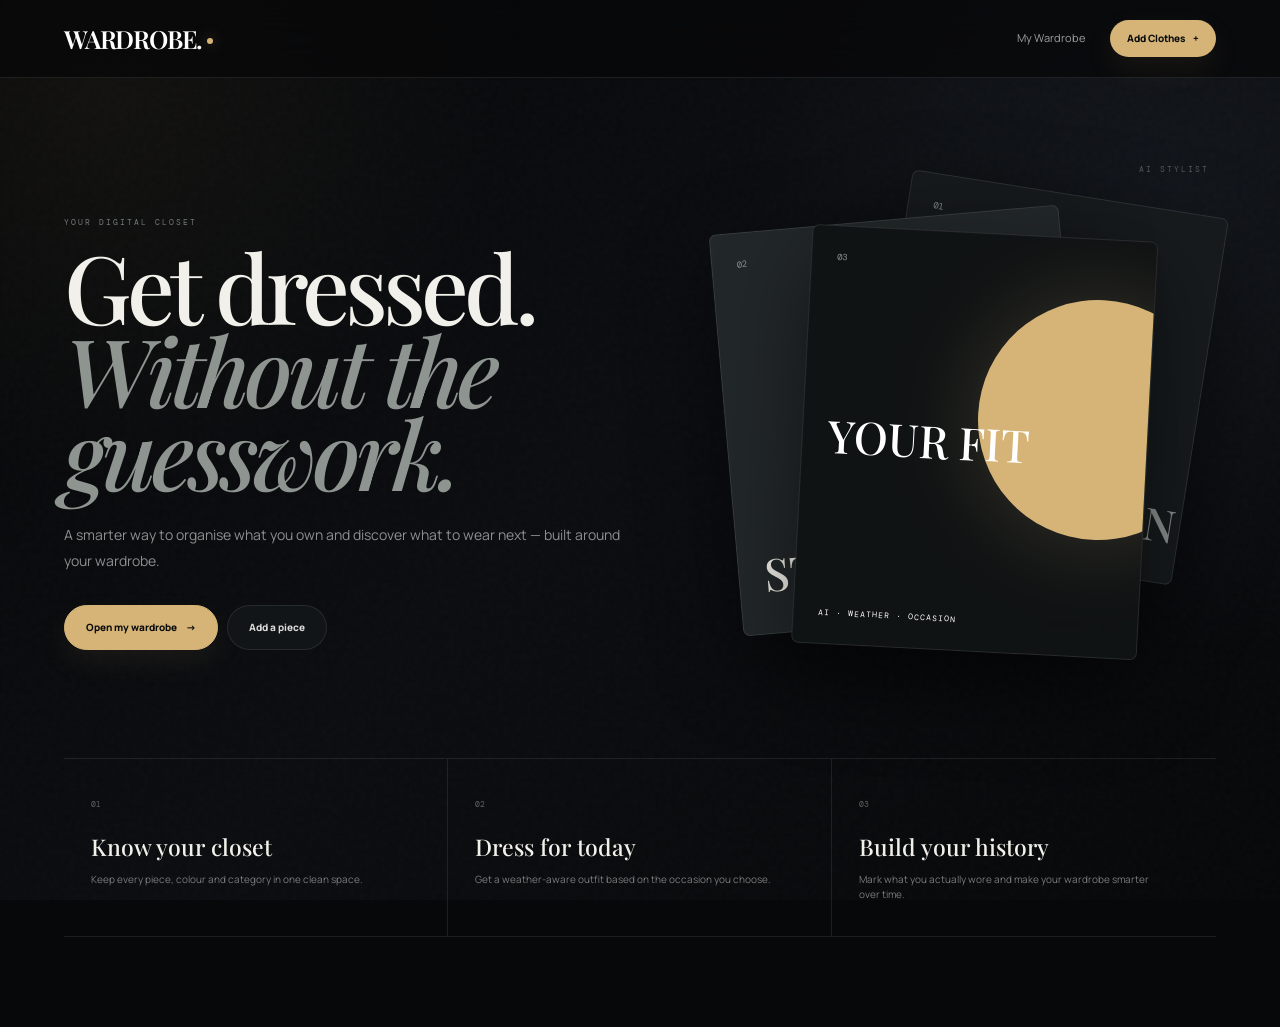
==== commit 0d846065: "Restore V4 UI without changing backend" ====
--- a/static/index.html
+++ b/static/index.html
@@ -33,12 +33,6 @@
             </div>
         </section>
 
-        <section class="home-command">
-            <div><p class="eyebrow">YOUR CLOSET / AT A GLANCE</p><h2>A quieter way to get dressed.</h2><p>Open the stylist when you want three fresh looks, or use your closet to explore favourites, history and your personal style DNA.</p></div>
-            <div class="home-metrics"><div><strong id="homeTotal">—</strong><span>pieces</span></div><div><strong id="homeReady">—</strong><span>ready</span></div><div><strong id="homeFav">—</strong><span>favourites</span></div></div>
-            <a href="/wardrobe#stylist" class="primary-button">Style me today <span>→</span></a>
-        </section>
-
         <section class="feature-strip">
             <article><span>01</span><h3>Know your closet</h3><p>Keep every piece, colour and category in one clean space.</p></article>
             <article><span>02</span><h3>Dress for today</h3><p>Get a weather-aware outfit based on the occasion you choose.</p></article>
--- a/static/style.css
+++ b/static/style.css
@@ -1,685 +1,103 @@
-/* =========================
-   BASE & RESET STYLES
-========================= */
+@import url('https://fonts.googleapis.com/css2?family=DM+Mono:wght@400;500&family=Manrope:wght@400;500;600;700;800&family=Playfair+Display:ital,wght@0,500;0,600;1,500;1,600&display=swap');
 
-* {
-    margin: 0;
-    padding: 0;
-    box-sizing: border-box;
-    font-family: -apple-system, BlinkMacSystemFont, "Segoe UI", Roboto, Helvetica, Arial, sans-serif;
+:root{
+  --bg:#070809;--bg2:#0c0e10;--panel:#111416;--panel2:#15191c;--panel3:#1a1e21;
+  --text:#f2f0ea;--muted:#8d9291;--muted2:#626968;--line:rgba(255,255,255,.09);
+  --accent:#d6b477;--accent2:#b9904f;--danger:#ff6b62;--warm:#c8bda8;
+  --shadow:0 30px 90px rgba(0,0,0,.45);--soft-shadow:0 18px 50px rgba(0,0,0,.28);
 }
+*{box-sizing:border-box;margin:0;padding:0}html{scroll-behavior:smooth}body{font-family:Manrope,Arial,sans-serif;background:var(--bg);color:var(--text);line-height:1.5;min-height:100vh;overflow-x:hidden}
+body:before{content:"";position:fixed;inset:0;pointer-events:none;z-index:-4;background:radial-gradient(circle at 12% 10%,rgba(214,180,119,.075),transparent 27%),radial-gradient(circle at 90% 28%,rgba(100,120,130,.08),transparent 30%),linear-gradient(135deg,#070809,#0a0c0e 45%,#070809)}
+body:after{content:"";position:fixed;inset:0;pointer-events:none;z-index:-3;opacity:.035;background-image:url("data:image/svg+xml,%3Csvg viewBox='0 0 180 180' xmlns='http://www.w3.org/2000/svg'%3E%3Cfilter id='n'%3E%3CfeTurbulence type='fractalNoise' baseFrequency='.9' numOctaves='4' stitchTiles='stitch'/%3E%3C/filter%3E%3Crect width='100%25' height='100%25' filter='url(%23n)' opacity='.7'/%3E%3C/svg%3E")}
+a{text-decoration:none;color:inherit}button,input{font:inherit}button{cursor:pointer}
 
-body {
-    background-color: #f7f5f0;
-    color: #1a1a1a;
-    line-height: 1.5;
-    padding-bottom: 60px;
-}
+/* NAVIGATION */
+.navbar{height:78px;padding:0 clamp(20px,5vw,76px);display:flex;align-items:center;justify-content:space-between;border-bottom:1px solid var(--line);background:rgba(7,8,9,.72);backdrop-filter:blur(24px);position:sticky;top:0;z-index:50}
+.logo{font-family:"Playfair Display",Georgia,serif;font-size:25px;font-weight:600;letter-spacing:-1.2px;color:#fff}.logo:after{content:"";display:inline-block;width:6px;height:6px;background:var(--accent);border-radius:50%;margin-left:5px;vertical-align:5px;box-shadow:0 0 14px rgba(214,180,119,.7)}
+.nav-actions{display:flex;align-items:center;gap:25px}.nav-link{font-size:11px;color:#9b9f9e;transition:.2s}.nav-link:hover{color:#fff}.nav-cta{display:inline-flex;align-items:center;gap:8px;background:var(--accent);color:#0b0d0d;padding:11px 17px;border-radius:999px;font-size:10px;font-weight:800;transition:.25s}.nav-cta:hover{transform:translateY(-2px);box-shadow:0 10px 28px rgba(214,180,119,.16)}
+.eyebrow,.section-kicker{font-family:"DM Mono",monospace;font-size:8px;letter-spacing:2px;text-transform:uppercase;color:#727977}.page-subtitle{margin-top:9px;color:var(--muted);font-size:12px}
+.primary-button,.secondary-button,.icon-button{display:inline-flex;align-items:center;justify-content:center;gap:9px;border-radius:999px;padding:12px 18px;font-size:10px;font-weight:800;transition:.25s;border:1px solid var(--line)}
+.primary-button{background:var(--accent);color:#0b0d0d;border-color:var(--accent)}.primary-button:hover{transform:translateY(-2px);box-shadow:0 14px 30px rgba(214,180,119,.13)}
+.secondary-button,.icon-button{background:#121517;color:#d7dad7;border-color:var(--line)}.secondary-button:hover,.icon-button:hover{background:#1a1e21;border-color:rgba(255,255,255,.18);transform:translateY(-1px)}
 
-/* NAVBAR */
-.navbar {
-    display: flex;
-    justify-content: space-between;
-    align-items: center;
-    padding: 20px 40px;
-    background: #ffffff;
-    border-bottom: 1px solid #e2ded6;
-}
+/* HOME */
+.home-main{max-width:1400px;margin:auto;padding:30px clamp(20px,5vw,76px) 90px}.hero-editorial{min-height:650px;display:grid;grid-template-columns:1.05fr .95fr;align-items:center;gap:5vw;position:relative}
+.hero-copy{position:relative;z-index:3}.hero-copy h1{font-family:"Playfair Display",Georgia,serif;font-size:clamp(58px,7.4vw,108px);line-height:.88;font-weight:500;letter-spacing:-5px;margin:17px 0 27px}.hero-copy h1 em{font-style:italic;color:#8e9490}.hero-subtitle{max-width:580px;color:#8b908e;font-size:14px;line-height:1.85;margin-bottom:32px}.hero-cta-group{display:flex;gap:9px;flex-wrap:wrap}.hero-button{padding:14px 21px}
+.hero-stack{height:530px;position:relative;transform:rotate(2deg)}.hero-stack:before{content:"AI STYLIST";position:absolute;right:3%;top:-12px;font-family:"DM Mono";font-size:8px;letter-spacing:2px;color:#555b59;transform:rotate(-2deg)}
+.hero-card{position:absolute;border:1px solid rgba(255,255,255,.10);box-shadow:var(--shadow);border-radius:7px;padding:25px;display:flex;flex-direction:column;justify-content:space-between;overflow:hidden}.hero-card span{font-family:"DM Mono";font-size:9px;color:#8b918f}.hero-card b{font-family:"Playfair Display";font-size:45px;font-weight:500;position:relative;z-index:2}.hero-card small{font-family:"DM Mono";font-size:8px;letter-spacing:1px;position:relative;z-index:2}.hero-card-back{width:62%;height:70%;right:3%;top:4%;background:#171b1d;transform:rotate(7deg);color:#8b908e}.hero-card-mid{width:68%;height:76%;left:5%;top:10%;background:#222729;transform:rotate(-7deg);color:#f0eee7}.hero-card-front{width:67%;height:79%;right:13%;top:12%;background:#101314;color:#fff;transform:rotate(1deg)}.hero-card-front:before{content:"";position:absolute;width:240px;height:240px;right:-70px;top:60px;border-radius:50%;background:var(--accent);box-shadow:0 0 90px rgba(214,180,119,.2)}.hero-card-front:after{content:"WARDROBE / 01";position:absolute;bottom:26px;right:25px;font-family:"DM Mono";font-size:8px;color:#111;z-index:3}
+.feature-strip{display:grid;grid-template-columns:repeat(3,1fr);border-top:1px solid var(--line);border-bottom:1px solid var(--line)}.feature-strip article{padding:30px 27px 34px;border-right:1px solid var(--line)}.feature-strip article:last-child{border-right:0}.feature-strip span{font-family:"DM Mono";font-size:8px;color:#5d6462}.feature-strip h3{font-family:"Playfair Display";font-size:23px;font-weight:500;margin:17px 0 7px}.feature-strip p{font-size:10px;color:#777d7b;max-width:310px}
 
-.logo {
-    font-family: Georgia, serif;
-    font-size: 22px;
-    font-weight: 700;
-    letter-spacing: 1px;
-    color: #111;
-    text-decoration: none;
-}
+/* PAGE HEADERS */
+.add-page,.wardrobe-page{max-width:1400px;margin:50px auto;padding:0 clamp(20px,5vw,76px) 90px}.page-heading{display:flex;justify-content:space-between;align-items:flex-end;gap:30px;margin-bottom:28px}.page-heading h1{font-family:"Playfair Display";font-size:clamp(45px,5vw,67px);line-height:.96;font-weight:500;letter-spacing:-3px;margin-top:9px}.header-action-group{display:flex;gap:7px}
 
-.nav-links {
-    display: flex;
-    align-items: center;
-    gap: 20px;
-}
+/* ADD */
+.add-form{background:linear-gradient(145deg,rgba(19,22,24,.96),rgba(12,14,16,.96));border:1px solid var(--line);border-radius:28px;padding:42px;box-shadow:var(--shadow);position:relative;overflow:hidden}.add-form:before{content:"";position:absolute;width:400px;height:400px;right:-210px;top:-190px;border-radius:50%;background:var(--accent);opacity:.055;filter:blur(5px);pointer-events:none}.add-form:after{content:"ADD / PIECE";position:absolute;right:30px;bottom:24px;font-family:"DM Mono";font-size:8px;letter-spacing:2px;color:#3c4240;pointer-events:none}
+.form-section{position:relative;padding:5px 0 42px 65px;margin-bottom:34px;border-bottom:1px solid var(--line)}.form-section:last-of-type{margin-bottom:10px}.step-number{position:absolute;left:0;top:5px;font-family:"DM Mono";font-size:9px;color:#555c59}.form-section h2{font-family:"Playfair Display";font-size:29px;font-weight:500;margin-top:5px}.category-grid{display:grid;grid-template-columns:repeat(4,1fr);gap:9px;margin-top:20px}.category-button,.subtype-button{min-height:58px;border:1px solid var(--line);background:#171a1c;border-radius:13px;color:#aeb3b0;font-size:10px;font-weight:700;transition:.22s}.category-button:hover,.subtype-button:hover{background:#1e2325;color:#fff;transform:translateY(-2px);box-shadow:0 8px 20px rgba(0,0,0,.25)}.category-button.active,.subtype-button.active{background:var(--accent);color:#0b0d0d;border-color:var(--accent);box-shadow:0 10px 28px rgba(214,180,119,.1)}.category-button span{margin-left:5px}.subtype-grid{display:grid;grid-template-columns:repeat(3,1fr);gap:8px;margin-top:19px}.subtype-button{min-height:48px}
+.input-grid{display:grid;grid-template-columns:1fr 1fr;gap:18px;margin-top:21px}.input-full{grid-column:1/-1}.input-group{display:flex;flex-direction:column;gap:7px}.input-group label{font-family:"DM Mono";font-size:8px;letter-spacing:.9px;text-transform:uppercase;color:#777e7b}.input-group label small{font-family:Manrope;text-transform:none;letter-spacing:0;color:#565d5a}.input-group input{width:100%;border:1px solid var(--line);background:#0c0f10;color:#f3f1eb;border-radius:11px;padding:14px;font-size:11px;outline:none;transition:.2s}.input-group input::placeholder{color:#4f5654}.input-group input:focus{border-color:rgba(214,180,119,.55);box-shadow:0 0 0 4px rgba(214,180,119,.055)}input[type=file]{padding:11px}.submit-button{width:100%;padding:16px;border-radius:13px;font-size:11px;position:relative;z-index:2}
 
-.nav-link {
-    color: #555;
-    text-decoration: none;
-    font-size: 14px;
-    font-weight: 500;
-    transition: color 0.2s ease;
-}
+/* STYLIST */
+.stylist-hero{position:relative;overflow:hidden;display:grid;grid-template-columns:.82fr 1.18fr;gap:28px;padding:34px;margin-bottom:16px;border-radius:28px;background:linear-gradient(135deg,#101416,#181d1f 65%,#101214);color:#fff;border:1px solid rgba(255,255,255,.09);box-shadow:var(--shadow)}.stylist-hero:before{content:"";position:absolute;width:430px;height:430px;right:-180px;top:-220px;border-radius:50%;background:var(--accent);opacity:.86;filter:blur(1px)}.stylist-hero:after{content:"TODAY / AI";position:absolute;right:28px;bottom:22px;font-family:"DM Mono";font-size:8px;letter-spacing:2px;color:rgba(255,255,255,.17)}.stylist-copy{position:relative;z-index:2;max-width:480px;padding:5px}.stylist-copy .eyebrow{color:#737a77}.stylist-copy h2{font-family:"Playfair Display";font-size:clamp(39px,4vw,56px);line-height:.98;font-weight:500;margin:14px 0 17px;letter-spacing:-2px}.stylist-copy p:last-child{color:#878e8b;font-size:12px;line-height:1.75}.stylist-panel{position:relative;z-index:2;background:rgba(255,255,255,.055);border:1px solid rgba(255,255,255,.12);border-radius:19px;padding:21px}.weather-badge{display:inline-flex;align-items:center;gap:8px;font-family:"DM Mono";font-size:8px;color:#ddd;padding:8px 11px;border:1px solid rgba(255,255,255,.12);border-radius:999px;background:rgba(0,0,0,.18);margin-bottom:24px}.occasion-selector{display:flex;flex-direction:column;gap:10px}.occasion-label{font-family:"DM Mono";font-size:8px;letter-spacing:1.6px;color:#707774}.occasion-pills{display:flex;gap:6px;flex-wrap:wrap}.occasion-pill{background:transparent;color:#aeb4b1;border:1px solid rgba(255,255,255,.12);border-radius:999px;padding:8px 12px;font-size:9px;transition:.2s}.occasion-pill:hover{border-color:#fff;color:#fff}.occasion-pill.active{background:#fff;color:#111;border-color:#fff}.outfit-button{width:100%;margin-top:23px;background:var(--accent);color:#0b0d0d;border:0;border-radius:11px;padding:15px;font-size:10px;font-weight:800;transition:.22s}.outfit-button span{float:right}.outfit-button:hover{transform:translateY(-2px);box-shadow:0 12px 26px rgba(214,180,119,.15)}
 
-.nav-link:hover {
-    color: #000;
-}
+/* OUTFIT RESULT */
+.outfit-section{background:linear-gradient(145deg,#121617,#0d1011);border:1px solid rgba(255,255,255,.11);border-radius:28px;padding:30px;margin-bottom:16px;box-shadow:var(--soft-shadow)}.outfit-header{display:flex;justify-content:space-between;gap:24px;align-items:flex-start;margin-bottom:22px}.outfit-header h2{font-family:"Playfair Display";font-size:36px;font-weight:500;letter-spacing:-1px;margin:7px 0 4px}.outfit-header p:last-child{font-size:10px;color:#7e8582}.outfit-actions{display:flex;gap:7px;flex-wrap:wrap}.outfit-actions .primary-button{background:var(--accent);color:#111;border-color:var(--accent)}.outfit-actions .primary-button:disabled{background:#272c2d;color:#737a77;border-color:#272c2d;cursor:default;box-shadow:none;transform:none}
+.outfit-grid{display:grid;grid-template-columns:1.15fr 1fr .85fr;gap:10px}.outfit-item{min-height:275px;background:#191d1f;border:1px solid rgba(255,255,255,.08);border-radius:17px;padding:10px;display:flex;flex-direction:column;justify-content:flex-end;position:relative;overflow:hidden}.outfit-item:nth-child(2){background:#161a1c}.outfit-item:nth-child(3){background:#131719}.outfit-icon{display:flex;align-items:center;justify-content:center;position:absolute;inset:10px 10px 74px;font-size:45px;overflow:hidden;border-radius:12px;background:#202528}.outfit-thumbnail{width:100%;height:100%;object-fit:cover;border-radius:12px}.outfit-item>div{position:relative;z-index:2;background:rgba(12,14,15,.86);backdrop-filter:blur(12px);padding:12px;border-radius:11px;border:1px solid rgba(255,255,255,.07)}.outfit-item small{font-family:"DM Mono";font-size:7px;letter-spacing:1px;color:#737a77}.outfit-item h3{font-size:12px;margin-top:4px;color:#f0eee8}.outfit-item p{font-size:8px;color:#7d8481;margin-top:2px}.worn-confirmation{margin-top:12px;background:rgba(214,180,119,.09);border:1px solid rgba(214,180,119,.2);border-radius:10px;padding:10px 13px;font-size:9px;font-weight:800;color:#e5cfa7}
 
-/* BUTTONS */
-.primary-button {
-    background: #111111;
-    color: #ffffff;
-    border: none;
-    padding: 12px 20px;
-    border-radius: 8px;
-    font-size: 14px;
-    font-weight: 500;
-    cursor: pointer;
-    text-decoration: none;
-    display: inline-flex;
-    align-items: center;
-    justify-content: center;
-    transition: all 0.2s ease;
-}
+/* STATS */
+.stats-grid{display:grid;grid-template-columns:repeat(3,1fr);gap:10px;margin-bottom:16px}.stat-card{position:relative;overflow:hidden;padding:22px;border:1px solid var(--line);border-radius:18px;background:#101315}.stat-card:first-child{background:var(--accent);color:#0b0d0d;border-color:var(--accent)}.stat-card:first-child span,.stat-card:first-child small{color:#414c13}.stat-card span{font-family:"DM Mono";font-size:7px;letter-spacing:1.4px;color:#707774}.stat-card strong{display:block;font-family:"Playfair Display";font-size:42px;font-weight:500;line-height:1;margin-top:9px}.stat-card small{display:block;color:#666e6b;font-size:8px;margin-top:7px}.laundry-stat strong{color:var(--danger)}
+.analytics-box{border:1px solid var(--line);border-radius:24px;padding:26px;margin-bottom:22px;background:rgba(16,19,21,.7)}.section-title h3{font-family:"Playfair Display";font-size:27px;font-weight:500;margin-top:4px}.analytics-grid{display:grid;grid-template-columns:repeat(3,1fr);gap:8px;margin-top:17px}.analytics-card{background:#15191b;border:1px solid var(--line);border-radius:14px;padding:18px}.analytics-card small{font-family:"DM Mono";font-size:7px;letter-spacing:1px;color:#686f6c}.analytics-card h4{font-size:13px;margin:11px 0 3px}.analytics-card p{font-size:8px;color:#717875}
 
-.primary-button:hover {
-    background: #333333;
-}
+/* WARDROBE */
+.filter-section{margin-bottom:17px}.search-wrap{position:relative}.search-wrap>span{position:absolute;left:16px;top:10px;color:#707774;font-size:19px}.search-input{width:100%;padding:13px 16px 13px 43px;border:1px solid var(--line);border-radius:13px;background:#101315;color:#f2f0ea;outline:none;font-size:10px}.search-input::placeholder{color:#565e5b}.search-input:focus{border-color:rgba(214,180,119,.4);box-shadow:0 0 0 4px rgba(214,180,119,.04)}.filter-buttons{display:flex;gap:6px;flex-wrap:wrap;margin-top:9px}.filter-button{border:1px solid var(--line);background:#101315;border-radius:999px;padding:8px 12px;font-size:8px;color:#808783;transition:.2s}.filter-button:hover{background:#181c1e;color:#fff}.filter-button.active{background:#f4f2eb;color:#111;border-color:#f4f2eb}.dirty-filter{color:#db7770;border-color:rgba(255,107,98,.25)}.dirty-filter.active{background:var(--danger);color:#fff;border-color:var(--danger)}
+.clothes-grid{display:grid;grid-template-columns:repeat(4,1fr);gap:12px}.clothing-card{position:relative;min-height:330px;background:#101315;border:1px solid var(--line);border-radius:19px;padding:10px;display:flex;flex-direction:column;overflow:hidden;transition:.28s}.clothing-card:hover{transform:translateY(-6px);box-shadow:0 25px 50px rgba(0,0,0,.38);border-color:rgba(255,255,255,.16)}.clothing-card.is-dirty{border-color:rgba(255,107,98,.35)}.clothing-card-top{position:relative;min-height:185px}.clothing-icon{width:100%;height:185px;display:flex;align-items:center;justify-content:center;font-size:55px;background:#1a1e20;border-radius:13px;overflow:hidden}.clothing-thumbnail{width:100%;height:185px;object-fit:cover;border-radius:13px}.card-actions{position:absolute;right:8px;top:8px;display:flex;gap:4px}.action-btn{width:29px;height:29px;border:1px solid rgba(255,255,255,.12);border-radius:50%;background:rgba(10,12,13,.78);color:#fff;font-size:10px;opacity:0;transition:.2s;backdrop-filter:blur(8px)}.clothing-card:hover .action-btn{opacity:1}.clothing-info{padding:10px 3px 3px}.card-header-row{display:flex;align-items:center;justify-content:space-between;gap:7px}.clothing-category{font-family:"DM Mono";font-size:7px;letter-spacing:1px;color:#6f7774;text-transform:uppercase}.dirty-tag{font-family:"DM Mono";font-size:6px;letter-spacing:.5px;background:var(--danger);color:#fff;padding:4px 5px;border-radius:4px}.clothing-info h3{font-size:13px;margin-top:6px}.clothing-info p{font-size:8px;color:#777f7c;margin-top:2px}.wear-badge{font-family:"DM Mono";font-size:7px;color:#646c69;margin-top:8px}.laundry-toggle-btn{width:100%;border:1px solid var(--line);background:#181c1e;color:#929894;border-radius:9px;padding:8px;margin-top:10px;font-size:8px;transition:.2s}.laundry-toggle-btn:hover{background:var(--accent);color:#0b0d0d;border-color:var(--accent)}.no-results{grid-column:1/-1;text-align:center;padding:60px;color:#6f7774;font-size:10px}
+.empty-state{text-align:center;padding:95px 20px;border:1px dashed #353b3c;border-radius:24px;background:rgba(16,19,21,.35)}.empty-icon{font-size:27px;margin-bottom:12px;color:var(--accent)}.empty-state h2{font-family:"Playfair Display";font-size:36px;font-weight:500;margin:7px 0}.empty-state p:not(.eyebrow){color:var(--muted);font-size:10px;margin-bottom:20px}
 
-.secondary-button {
-    background: #ffffff;
-    color: #111111;
-    border: 1px solid #d8d4cb;
-    padding: 12px 20px;
-    border-radius: 8px;
-    font-size: 14px;
-    font-weight: 500;
-    cursor: pointer;
-    text-decoration: none;
-    display: inline-flex;
-    align-items: center;
-    justify-content: center;
-    transition: all 0.2s ease;
-}
+/* MODALS */
+.modal{position:fixed;inset:0;background:rgba(0,0,0,.68);backdrop-filter:blur(12px);display:flex;align-items:center;justify-content:center;opacity:0;pointer-events:none;transition:.2s;z-index:100}.modal.show{opacity:1;pointer-events:auto}.modal-card{width:min(450px,92vw);background:#121517;border:1px solid var(--line);border-radius:24px;padding:31px;box-shadow:0 35px 90px rgba(0,0,0,.55);text-align:center}.modal-card h2{font-family:"Playfair Display";font-size:31px;font-weight:500;margin:7px 0}.modal-card>p:not(.eyebrow){color:var(--muted);font-size:10px}.edit-card{text-align:left}.edit-card form{margin-top:22px;display:flex;flex-direction:column;gap:15px}.modal-buttons{display:flex;gap:8px;margin-top:8px}.modal-buttons>*{flex:1}.success-icon{font-size:25px;color:var(--accent);margin-bottom:4px}
 
-.secondary-button:hover {
-    background: #efece6;
-}
+/* scrollbars + selection */
+::selection{background:var(--accent);color:#0b0d0d}::-webkit-scrollbar{width:8px}::-webkit-scrollbar-track{background:#080a0b}::-webkit-scrollbar-thumb{background:#292e2f;border-radius:99px}::-webkit-scrollbar-thumb:hover{background:#3a4140}
 
-/* HERO SECTION */
-.hero-container {
-    max-width: 900px;
-    margin: 80px auto;
-    text-align: center;
-    padding: 0 20px;
-}
+@media(max-width:1000px){.hero-editorial,.stylist-hero{grid-template-columns:1fr}.hero-stack{height:440px}.clothes-grid{grid-template-columns:repeat(3,1fr)}.category-grid{grid-template-columns:repeat(3,1fr)}}
+@media(max-width:700px){.navbar{height:68px;padding:0 20px}.nav-actions{gap:9px}.nav-actions .nav-link{display:none}.nav-cta{padding:9px 13px}.home-main,.add-page,.wardrobe-page{padding-left:20px;padding-right:20px;margin-top:32px}.hero-editorial{min-height:auto;padding:38px 0 60px}.hero-copy h1{font-size:57px;letter-spacing:-3px}.hero-stack{height:360px}.feature-strip,.stats-grid,.analytics-grid,.outfit-grid,.input-grid{grid-template-columns:1fr}.feature-strip article{border-right:0;border-bottom:1px solid var(--line)}.feature-strip article:last-child{border-bottom:0}.page-heading{align-items:flex-start;flex-direction:column;gap:18px}.header-action-group{width:100%}.icon-button{flex:1}.stylist-hero{padding:23px}.stylist-copy h2{font-size:38px}.outfit-header{flex-direction:column}.outfit-actions{width:100%}.outfit-actions>*{flex:1}.add-form{padding:25px 18px}.form-section{padding-left:43px}.category-grid,.subtype-grid{grid-template-columns:repeat(2,1fr)}.clothes-grid{grid-template-columns:repeat(2,1fr)}.clothing-card{min-height:300px}.clothing-card-top,.clothing-icon,.clothing-thumbnail{min-height:155px;height:155px}.action-btn{opacity:1}.hero-card b{font-size:31px}}
+@media(max-width:430px){.clothes-grid{grid-template-columns:1fr}.category-grid,.subtype-grid{grid-template-columns:1fr}.hero-copy h1{font-size:49px}.hero-stack{height:300px}.outfit-actions{flex-direction:column}.outfit-actions>*{width:100%}}
 
-.eyebrow {
-    font-size: 11px;
-    font-weight: 700;
-    letter-spacing: 2px;
-    color: #888;
-    text-transform: uppercase;
-    margin-bottom: 8px;
-}
 
-.hero-content h1 {
-    font-family: Georgia, serif;
-    font-size: 64px;
-    font-weight: 400;
-    margin-bottom: 12px;
-}
+/* ====== PREMIUM EDITORIAL FEATURE LAYER ====== */
+:root{--accent:#d6b477;--accent2:#b9904f;--accent-soft:rgba(214,180,119,.12);--blue:#7c93b8}
+body:before{background:radial-gradient(circle at 8% 10%,rgba(214,180,119,.055),transparent 28%),radial-gradient(circle at 92% 24%,rgba(82,103,132,.12),transparent 32%),linear-gradient(135deg,#060708,#0b0d10 48%,#070809)}
+.logo:after{box-shadow:0 0 14px rgba(214,180,119,.55)}
+.nav-cta,.primary-button,.outfit-button{box-shadow:0 12px 30px rgba(214,180,119,.08)}
+.nav-cta:hover,.primary-button:hover,.outfit-button:hover{box-shadow:0 14px 34px rgba(214,180,119,.18)}
+.stylist-hero:before{background:var(--accent);opacity:.18;filter:blur(4px)}
+.stylist-hero{background:radial-gradient(circle at 78% 18%,rgba(214,180,119,.09),transparent 25%),linear-gradient(135deg,#0d1012,#15191d 65%,#0d1012)}
+.outfit-section{background:radial-gradient(circle at 92% 10%,rgba(214,180,119,.07),transparent 24%),linear-gradient(145deg,#111416,#0a0c0e)}
 
-.hero-subtitle {
-    font-size: 18px;
-    color: #666;
-    margin-bottom: 32px;
-}
+.outfit-alternatives{display:grid;grid-template-columns:repeat(3,1fr);gap:12px}
+.look-card{background:#15191c;border:1px solid rgba(255,255,255,.08);border-radius:20px;padding:12px;overflow:hidden;transition:.28s;position:relative}
+.look-card:hover{transform:translateY(-5px);border-color:rgba(214,180,119,.34);box-shadow:0 25px 55px rgba(0,0,0,.35)}
+.look-card.featured{border-color:rgba(214,180,119,.3);background:linear-gradient(145deg,#171a1d,#101315)}
+.look-card-head{display:flex;justify-content:space-between;align-items:center;padding:4px 4px 10px;font-family:"DM Mono";font-size:8px;letter-spacing:1.5px;color:#858c89}
+.save-look-btn{width:29px;height:29px;border:1px solid var(--line);border-radius:50%;background:#0e1112;color:#d6b477}
+.look-pieces{display:grid;grid-template-columns:1fr;gap:7px}
+.look-piece{display:grid;grid-template-columns:74px 1fr;gap:10px;align-items:center;background:#0e1113;border:1px solid rgba(255,255,255,.06);border-radius:13px;padding:7px}
+.look-image{width:74px;height:84px;border-radius:9px;background:#1c2023;display:flex;align-items:center;justify-content:center;overflow:hidden;font-size:24px}
+.look-image img{width:100%;height:100%;object-fit:cover}
+.look-piece span{display:block;font-family:"DM Mono";font-size:7px;letter-spacing:1px;color:#6d7572;margin-bottom:4px}
+.look-piece strong{display:block;font-size:10px;color:#f2efe8}.look-piece small{display:block;color:#727a77;font-size:7px;margin-top:3px}
+.look-card-footer{display:flex;align-items:center;justify-content:space-between;gap:8px;padding:10px 3px 2px}.look-card-footer>span{font-family:"DM Mono";font-size:7px;color:#6f7774;text-transform:uppercase}.look-card-footer .primary-button{padding:9px 12px;font-size:8px}
+.outfit-loading{grid-column:1/-1;padding:45px;text-align:center;font-family:"DM Mono";font-size:9px;color:#777f7c}.outfit-loading span{margin-left:5px;color:var(--accent);animation:pulse 1s infinite}.outfit-loading span:nth-child(3){animation-delay:.2s}.outfit-loading span:nth-child(4){animation-delay:.4s}@keyframes pulse{50%{opacity:.2}}
 
-.hero-cta-group {
-    display: flex;
-    justify-content: center;
-    gap: 16px;
-}
+.dashboard-section{background:rgba(14,17,19,.72);border:1px solid var(--line);border-radius:24px;padding:26px;margin-bottom:16px;box-shadow:var(--soft-shadow)}
+.section-title{display:flex;justify-content:space-between;align-items:flex-end;gap:20px}.section-title h3{font-family:"Playfair Display";font-size:28px;font-weight:500;margin-top:4px}.section-note{font-family:"DM Mono";font-size:7px;color:#5e6663;letter-spacing:.5px}
+.style-dashboard-grid{display:grid;grid-template-columns:1.45fr repeat(3,1fr);gap:8px;margin-top:17px}.dna-card{background:#14181a;border:1px solid var(--line);border-radius:15px;padding:19px;min-height:126px}.dna-main{background:linear-gradient(145deg,#191b1d,#101315)}.mini-label{font-family:"DM Mono";font-size:7px;letter-spacing:1.2px;color:#69716e}.dna-card strong{display:block;font-family:"Playfair Display";font-size:27px;font-weight:500;margin-top:10px}.dna-main strong{font-size:38px;color:#e8d4b1}.dna-card p{font-size:8px;color:#717975;margin-top:5px}
+.color-bars{margin-top:17px;border-top:1px solid var(--line);padding-top:14px;display:grid;gap:8px}.color-bar-row{display:grid;grid-template-columns:90px 1fr 24px;gap:10px;align-items:center;font-size:8px;color:#8b928f}.color-bar-row>div{height:5px;background:#1e2325;border-radius:99px;overflow:hidden}.color-bar-row i{display:block;height:100%;background:linear-gradient(90deg,#8f7651,var(--accent));border-radius:99px}.color-bar-row b{font-family:"DM Mono";font-size:7px;color:#666e6b;text-align:right}
 
-/* LAYOUT PAGES */
-.add-page, .wardrobe-page {
-    max-width: 1000px;
-    margin: 40px auto;
-    padding: 0 20px;
-}
+.mini-clothes-grid{display:grid;grid-template-columns:repeat(3,1fr);gap:9px;margin-top:17px}.mini-clothing-card{display:grid;grid-template-columns:65px 1fr 28px;gap:10px;align-items:center;padding:8px;background:#14181a;border:1px solid var(--line);border-radius:14px}.mini-image{width:65px;height:70px;border-radius:9px;background:#1d2224;display:flex;align-items:center;justify-content:center;overflow:hidden;font-size:22px}.mini-image img{width:100%;height:100%;object-fit:cover}.mini-clothing-card span{display:block;font-family:"DM Mono";font-size:6px;color:#69716e;letter-spacing:.8px}.mini-clothing-card strong{display:block;font-size:9px;margin-top:4px}.mini-clothing-card small{display:block;color:#727a77;font-size:7px;margin-top:2px}.mini-clothing-card button{width:28px;height:28px;border-radius:50%;background:#0f1213;border:1px solid var(--line);color:var(--accent)}.section-empty{margin-top:14px;border:1px dashed #303638;border-radius:14px;padding:22px;text-align:center;color:#656d6a;font-size:8px}
 
-.page-heading {
-    display: flex;
-    justify-content: space-between;
-    align-items: flex-end;
-    margin-bottom: 32px;
-}
+.history-layout{display:grid;grid-template-columns:1.25fr .75fr;gap:16px}.history-list{margin-top:14px}.history-day{padding:13px 0;border-top:1px solid var(--line)}.history-date{display:flex;justify-content:space-between;align-items:center}.history-date strong{font-family:"Playfair Display";font-size:17px;font-weight:500}.history-date span{font-family:"DM Mono";font-size:7px;color:#666e6b}.history-pieces{display:grid;grid-template-columns:repeat(3,1fr);gap:7px;margin-top:9px}.history-piece{display:flex;align-items:center;gap:7px;background:#14181a;border:1px solid var(--line);padding:6px;border-radius:10px}.history-piece img,.history-piece>span{width:38px;height:42px;display:flex;align-items:center;justify-content:center;border-radius:7px;object-fit:cover;background:#202426;font-size:14px}.history-piece strong{display:block;font-size:7px}.history-piece small{display:block;color:#68706d;font-size:6px;margin-top:2px}
+.calendar-head,.calendar-grid{display:grid;grid-template-columns:repeat(7,1fr);gap:5px}.calendar-head{margin-top:16px}.calendar-head span{font-family:"DM Mono";font-size:6px;color:#5e6663;text-align:center}.calendar-grid{margin-top:7px}.calendar-cell{height:34px;display:flex;align-items:center;justify-content:center;border:1px solid transparent;border-radius:8px;font-size:8px;color:#838b87}.calendar-cell.has-worn{background:rgba(214,180,119,.12);border-color:rgba(214,180,119,.25);color:#dfc99f}.calendar-cell.is-today{outline:1px solid #747d79;outline-offset:-2px}.calendar-cell.empty{visibility:hidden}.calendar-legend{display:flex;gap:15px;margin-top:13px;font-family:"DM Mono";font-size:6px;color:#656d6a}.calendar-dot{width:6px;height:6px;border-radius:50%;display:inline-block;margin-right:4px;background:#313638}.calendar-dot.worn{background:var(--accent)}.calendar-dot.today{background:#7b8581}
 
-.page-heading h1 {
-    font-family: Georgia, serif;
-    font-size: 36px;
-    font-weight: 400;
-}
+.favorite-btn.is-favorite{color:var(--accent);opacity:1!important}.clothing-card:hover .favorite-btn{opacity:1}.action-btn.favorite-btn{font-size:14px}.clothing-card .laundry-toggle-btn:hover{background:var(--accent);border-color:var(--accent)}
 
-.header-action-group {
-    display: flex;
-    align-items: center;
-    gap: 10px;
-    flex-wrap: wrap;
-}
-
-.backup-btn, .restore-btn {
-    display: inline-flex;
-    align-items: center;
-    gap: 6px;
-    font-size: 13px;
-    padding: 10px 16px;
-    cursor: pointer;
-}
-
-.restore-btn {
-    margin: 0;
-}
-
-/* FORM STYLES */
-.add-form {
-    background: #ffffff;
-    border: 1px solid #e2ded6;
-    border-radius: 16px;
-    padding: 36px;
-}
-
-.form-section {
-    position: relative;
-    padding-left: 48px;
-    margin-bottom: 36px;
-}
-
-.step-number {
-    position: absolute;
-    left: 0;
-    top: -2px;
-    font-family: Georgia, serif;
-    font-size: 20px;
-    color: #aaa;
-}
-
-.form-section h2 {
-    font-size: 18px;
-    font-weight: 600;
-    margin-bottom: 16px;
-}
-
-.category-grid, .subtype-grid {
-    display: grid;
-    grid-template-columns: repeat(auto-fill, minmax(130px, 1fr));
-    gap: 10px;
-}
-
-.category-button, .subtype-button {
-    background: #fbf9f5;
-    border: 1px solid #e2ded6;
-    padding: 12px;
-    border-radius: 8px;
-    font-size: 13px;
-    cursor: pointer;
-    transition: all 0.2s ease;
-}
-
-.category-button:hover, .subtype-button:hover {
-    background: #efece6;
-}
-
-.category-button.active, .subtype-button.active {
-    background: #111;
-    color: #fff;
-    border-color: #111;
-}
-
-.input-grid {
-    display: grid;
-    grid-template-columns: repeat(auto-fit, minmax(200px, 1fr));
-    gap: 16px;
-}
-
-.input-group {
-    display: flex;
-    flex-direction: column;
-    gap: 6px;
-}
-
-.input-group label {
-    font-size: 12px;
-    font-weight: 600;
-    color: #444;
-}
-
-.input-group input {
-    padding: 10px 14px;
-    border: 1px solid #d8d4cb;
-    border-radius: 8px;
-    font-size: 14px;
-    background: #fbf9f5;
-}
-
-.submit-button {
-    width: 100%;
-    padding: 16px;
-    font-size: 16px;
-}
-
-/* STYLIST SECTION */
-.recommendation-box {
-    background: #ffffff;
-    border: 1px solid #e2ded6;
-    border-radius: 16px;
-    padding: 32px;
-    margin-bottom: 28px;
-}
-
-.stylist-intro h2 {
-    font-family: Georgia, serif;
-    font-size: 24px;
-    font-weight: 400;
-}
-
-.stylist-controls {
-    margin-top: 20px;
-    display: flex;
-    flex-direction: column;
-    gap: 16px;
-}
-
-.weather-badge {
-    display: inline-flex;
-    align-items: center;
-    gap: 8px;
-    background: #fbf9f5;
-    border: 1px solid #e2ded6;
-    padding: 6px 12px;
-    border-radius: 20px;
-    font-size: 12px;
-    color: #555;
-}
-
-.occasion-selector {
-    display: flex;
-    align-items: center;
-    gap: 12px;
-    flex-wrap: wrap;
-}
-
-.occasion-label {
-    font-size: 11px;
-    font-weight: 700;
-    letter-spacing: 1px;
-    color: #888;
-}
-
-.occasion-pills {
-    display: flex;
-    gap: 8px;
-    flex-wrap: wrap;
-}
-
-.occasion-pill {
-    background: #fbf9f5;
-    border: 1px solid #d8d4cb;
-    padding: 6px 14px;
-    border-radius: 16px;
-    font-size: 12px;
-    cursor: pointer;
-}
-
-.occasion-pill.active {
-    background: #111;
-    color: #fff;
-    border-color: #111;
-}
-
-.outfit-button {
-    background: #111;
-    color: #fff;
-    border: none;
-    padding: 14px;
-    border-radius: 8px;
-    font-size: 14px;
-    cursor: pointer;
-}
-
-/* OUTFIT RESULT SECTION */
-.outfit-section {
-    background: #ffffff;
-    border: 2px solid #111;
-    border-radius: 16px;
-    padding: 28px;
-    margin-bottom: 28px;
-}
-
-.outfit-header {
-    display: flex;
-    justify-content: space-between;
-    align-items: flex-start;
-    margin-bottom: 20px;
-}
-
-.outfit-actions {
-    display: flex;
-    gap: 10px;
-}
-
-.outfit-grid {
-    display: grid;
-    grid-template-columns: repeat(auto-fit, minmax(220px, 1fr));
-    gap: 16px;
-}
-
-.outfit-item {
-    display: flex;
-    align-items: center;
-    gap: 16px;
-    background: #fbf9f5;
-    border: 1px solid #eee9e0;
-    padding: 16px;
-    border-radius: 12px;
-}
-
-.outfit-icon {
-    font-size: 28px;
-}
-
-.outfit-item small {
-    font-size: 10px;
-    letter-spacing: 1px;
-    color: #888;
-    font-weight: 700;
-}
-
-.outfit-item h3 {
-    font-size: 16px;
-}
-
-.outfit-item p {
-    font-size: 12px;
-    color: #666;
-}
-
-/* STATS & ANALYTICS */
-.stats-grid {
-    display: grid;
-    grid-template-columns: repeat(auto-fit, minmax(150px, 1fr));
-    gap: 16px;
-    margin-bottom: 20px;
-}
-
-.stat-card {
-    background: #ffffff;
-    border: 1px solid #e2ded6;
-    padding: 16px;
-    border-radius: 12px;
-    display: flex;
-    flex-direction: column;
-}
-
-.stat-card span {
-    font-size: 10px;
-    letter-spacing: 1px;
-    color: #888;
-    font-weight: 700;
-}
-
-.stat-card strong {
-    font-size: 24px;
-    font-family: Georgia, serif;
-    margin-top: 4px;
-}
-
-.analytics-box {
-    background: #ffffff;
-    border: 1px solid #e2ded6;
-    border-radius: 16px;
-    padding: 24px;
-    margin-bottom: 28px;
-}
-
-.analytics-box h3 {
-    font-family: Georgia, serif;
-    font-weight: 400;
-    margin-bottom: 16px;
-    font-size: 20px;
-}
-
-.analytics-grid {
-    display: grid;
-    grid-template-columns: repeat(auto-fit, minmax(200px, 1fr));
-    gap: 16px;
-}
-
-.analytics-card {
-    background: #fbf9f5;
-    padding: 16px;
-    border-radius: 10px;
-    border: 1px solid #eee9e0;
-}
-
-.analytics-card small {
-    font-size: 10px;
-    letter-spacing: 1px;
-    color: #888;
-    font-weight: 600;
-}
-
-.analytics-card h4 {
-    margin: 6px 0 2px 0;
-    font-size: 15px;
-    font-weight: 600;
-}
-
-.analytics-card p {
-    font-size: 12px;
-    color: #666;
-}
-
-/* FILTER SECTION */
-.filter-section {
-    display: flex;
-    flex-direction: column;
-    gap: 16px;
-    margin-bottom: 24px;
-}
-
-.search-input {
-    width: 100%;
-    padding: 14px 18px;
-    border: 1px solid #e2ded6;
-    border-radius: 12px;
-    font-size: 14px;
-    background: #ffffff;
-}
-
-.filter-buttons {
-    display: flex;
-    gap: 8px;
-    flex-wrap: wrap;
-}
-
-.filter-button {
-    background: #ffffff;
-    border: 1px solid #d8d4cb;
-    padding: 8px 16px;
-    border-radius: 20px;
-    font-size: 12px;
-    cursor: pointer;
-}
-
-.filter-button.active {
-    background: #111;
-    color: #fff;
-    border-color: #111;
-}
-
-.dirty-filter {
-    border-color: #e65245;
-    color: #e65245;
-}
-
-.dirty-filter.active {
-    background: #e65245;
-    color: #fff;
-}
-
-/* CLOTHES GRID */
-.clothes-grid {
-    display: grid;
-    grid-template-columns: repeat(auto-fill, minmax(220px, 1fr));
-    gap: 16px;
-}
-
-.clothing-card {
-    background: #ffffff;
-    border: 1px solid #e2ded6;
-    border-radius: 12px;
-    padding: 18px;
-    display: flex;
-    flex-direction: column;
-    justify-content: space-between;
-}
-
-.clothing-card.is-dirty {
-    opacity: 0.65;
-    background: #f7f6f4;
-    border: 2px dashed #bbb;
-}
-
-.clothing-card-top {
-    display: flex;
-    justify-content: space-between;
-    align-items: flex-start;
-    margin-bottom: 12px;
-}
-
-.card-actions {
-    display: flex;
-    gap: 4px;
-}
-
-.action-btn {
-    background: transparent;
-    border: none;
-    cursor: pointer;
-    font-size: 14px;
-    padding: 4px;
-    opacity: 0.6;
-}
-
-.action-btn:hover {
-    opacity: 1;
-}
-
-.clothing-category {
-    font-size: 10px;
-    letter-spacing: 1px;
-    font-weight: 700;
-    color: #888;
-    text-transform: uppercase;
-}
-
-.dirty-tag {
-    background: #e65245;
-    color: white;
-    font-size: 9px;
-    padding: 2px 6px;
-    border-radius: 4px;
-    font-weight: 600;
-    letter-spacing: 0.5px;
-}
-
-.card-header-row {
-    display: flex;
-    justify-content: space-between;
-    align-items: center;
-}
-
-.clothing-info h3 {
-    font-size: 16px;
-    font-weight: 600;
-    margin: 2px 0;
-}
-
-.clothing-info p {
-    font-size: 12px;
-    color: #666;
-}
-
-.wear-badge {
-    margin-top: 8px;
-    font-size: 11px;
-    color: #888;
-}
-
-.laundry-toggle-btn {
-    margin-top: 10px;
-    width: 100%;
-    padding: 8px;
-    background: #efece6;
-    border: 1px solid #d8d4cb;
-    border-radius: 6px;
-    font-size: 11px;
-    cursor: pointer;
-    transition: 0.2s ease;
-}
-
-.laundry-toggle-btn:hover {
-    background: #111;
-    color: #fff;
-    border-color: #111;
-}
-
-.clothing-thumbnail {
-    width: 48px;
-    height: 48px;
-    object-fit: cover;
-    border-radius: 8px;
-}
-
-.outfit-thumbnail {
-    width: 42px;
-    height: 42px;
-    object-fit: cover;
-    border-radius: 6px;
-}
-
-/* MODAL */
-.modal {
-    position: fixed;
-    top: 0;
-    left: 0;
-    width: 100%;
-    height: 100%;
-    background: rgba(0, 0, 0, 0.4);
-    display: flex;
-    align-items: center;
-    justify-content: center;
-    opacity: 0;
-    pointer-events: none;
-    transition: opacity 0.2s ease;
-}
-
-.modal.show {
-    opacity: 1;
-    pointer-events: auto;
-}
-
-.modal-card {
-    background: #ffffff;
-    padding: 32px;
-    border-radius: 16px;
-    max-width: 400px;
-    width: 90%;
-    text-align: center;
-}
-
-.edit-card {
-    text-align: left;
-}
-
-.modal-buttons {
-    display: flex;
-    gap: 12px;
-    margin-top: 20px;
-}
-
-.no-results, .empty-state {
-    text-align: center;
-    padding: 40px;
-    color: #888;
-}+@media(max-width:1000px){.outfit-alternatives{grid-template-columns:1fr}.style-dashboard-grid{grid-template-columns:1fr 1fr}.history-layout{grid-template-columns:1fr}.mini-clothes-grid{grid-template-columns:1fr 1fr}}
+@media(max-width:700px){.style-dashboard-grid,.mini-clothes-grid,.history-pieces{grid-template-columns:1fr}.section-title{align-items:flex-start;flex-direction:column}.section-note{display:none}.look-card-footer{flex-direction:column;align-items:stretch}.look-card-footer .primary-button{width:100%}.history-layout{gap:0}.dashboard-section{padding:20px}.color-bar-row{grid-template-columns:75px 1fr 20px}}
